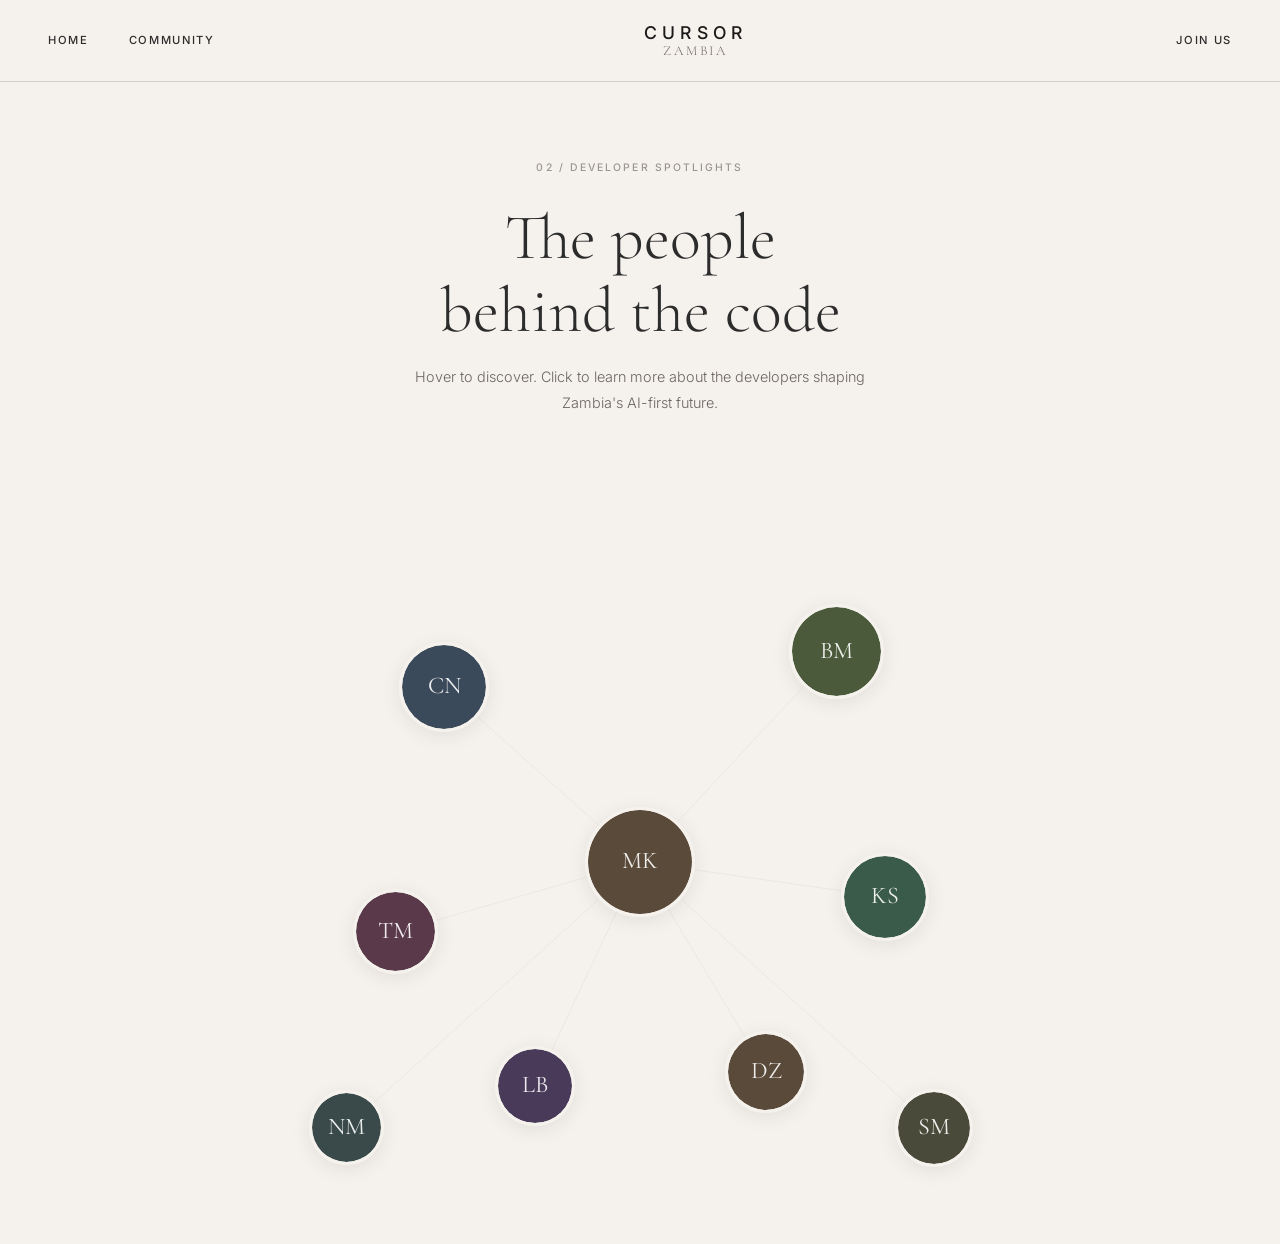
==== developers.html @ 22863d3c "Initial commit: Cursor Zambia community website Made-with: Cursor" ====
<!DOCTYPE html>
<html lang="en">
<head>
  <meta charset="UTF-8">
  <meta name="viewport" content="width=device-width, initial-scale=1.0">
  <title>Developer Spotlights / Cursor Zambia</title>
  <link rel="icon" href="assets/logo.png" type="image/png">
  <link rel="preconnect" href="https://fonts.googleapis.com">
  <link rel="preconnect" href="https://fonts.gstatic.com" crossorigin>
  <link href="https://fonts.googleapis.com/css2?family=Cormorant+Garamond:ital,wght@0,300;0,400;0,500;0,600;1,300;1,400&family=Inter:wght@300;400;500&display=swap" rel="stylesheet">
  <link rel="stylesheet" href="styles.css">
  <style>
    .page-hero {
      padding: 10rem 3rem 4rem;
      text-align: center;
    }
    .page-hero-label {
      font-family: var(--font-sans);
      font-size: 0.65rem;
      font-weight: 500;
      letter-spacing: 0.2em;
      color: var(--color-text-muted);
      margin-bottom: 1.5rem;
    }
    .page-hero-title {
      font-family: var(--font-serif);
      font-size: clamp(2.5rem, 5vw, 4rem);
      font-weight: 300;
      line-height: 1.15;
      margin-bottom: 1rem;
    }
    .page-hero-desc {
      font-size: 0.9rem;
      font-weight: 300;
      color: var(--color-text-light);
      max-width: 500px;
      margin: 0 auto;
      line-height: 1.8;
    }

    /* Mind Map */
    .mindmap {
      position: relative;
      width: 100%;
      min-height: 80vh;
      display: flex;
      align-items: center;
      justify-content: center;
      padding: 2rem;
      overflow: hidden;
    }

    .mindmap-container {
      position: relative;
      width: 700px;
      height: 700px;
    }

    .dev-node {
      position: absolute;
      border-radius: 50%;
      cursor: pointer;
      transition: all 0.5s cubic-bezier(0.25, 0.46, 0.45, 0.94);
      display: flex;
      align-items: center;
      justify-content: center;
      overflow: hidden;
      box-shadow: 0 4px 20px rgba(0,0,0,0.08);
      border: 3px solid var(--color-bg);
    }

    .dev-node .avatar {
      width: 100%;
      height: 100%;
      border-radius: 50%;
      display: flex;
      align-items: center;
      justify-content: center;
      font-family: var(--font-serif);
      font-weight: 400;
      color: rgba(255,255,255,0.9);
      font-size: 1.5rem;
      transition: font-size 0.5s ease;
    }

    .dev-node .name-tag {
      position: absolute;
      bottom: -30px;
      left: 50%;
      transform: translateX(-50%);
      white-space: nowrap;
      font-family: var(--font-sans);
      font-size: 0.65rem;
      font-weight: 500;
      letter-spacing: 0.1em;
      color: var(--color-text-light);
      opacity: 0;
      transition: opacity 0.3s ease;
    }

    .mindmap-container:hover .dev-node {
      opacity: 0.4;
      transform: scale(0.85);
      filter: blur(1px);
    }

    .mindmap-container:hover .dev-node:hover {
      opacity: 1;
      transform: scale(1.6);
      filter: blur(0);
      z-index: 50;
      box-shadow: 0 15px 50px rgba(0,0,0,0.2);
      border-color: var(--color-white);
    }

    .mindmap-container:hover .dev-node:hover .name-tag {
      opacity: 1;
    }

    .mindmap-container:hover .dev-node:hover .avatar {
      font-size: 1.8rem;
    }

    /* Connection lines */
    .mindmap-lines {
      position: absolute;
      top: 0;
      left: 0;
      width: 100%;
      height: 100%;
      pointer-events: none;
    }

    .mindmap-lines line {
      stroke: var(--color-border);
      stroke-width: 1;
      opacity: 0.3;
    }

    /* Bio Overlay */
    .bio-overlay {
      position: fixed;
      inset: 0;
      z-index: 200;
      display: flex;
      align-items: center;
      justify-content: center;
      opacity: 0;
      pointer-events: none;
      transition: opacity 0.4s ease;
    }

    .bio-overlay.active {
      opacity: 1;
      pointer-events: all;
    }

    .bio-backdrop {
      position: absolute;
      inset: 0;
      background: rgba(26, 26, 26, 0.6);
      backdrop-filter: blur(10px);
      -webkit-backdrop-filter: blur(10px);
    }

    .bio-card {
      position: relative;
      background: var(--color-white);
      max-width: 600px;
      width: 90%;
      padding: 3.5rem;
      transform: translateY(30px) scale(0.95);
      transition: transform 0.4s cubic-bezier(0.25, 0.46, 0.45, 0.94);
    }

    .bio-overlay.active .bio-card {
      transform: translateY(0) scale(1);
    }

    .bio-close {
      position: absolute;
      top: 1.5rem;
      right: 1.5rem;
      width: 30px;
      height: 30px;
      background: none;
      border: none;
      cursor: pointer;
      color: var(--color-text-muted);
      font-size: 1.2rem;
      transition: color 0.3s ease;
    }

    .bio-close:hover {
      color: var(--color-text);
    }

    .bio-header {
      display: flex;
      align-items: center;
      gap: 1.5rem;
      margin-bottom: 2rem;
    }

    .bio-avatar {
      width: 80px;
      height: 80px;
      border-radius: 50%;
      display: flex;
      align-items: center;
      justify-content: center;
      font-family: var(--font-serif);
      font-size: 2rem;
      color: rgba(255,255,255,0.9);
      flex-shrink: 0;
    }

    .bio-name {
      font-family: var(--font-serif);
      font-size: 1.8rem;
      font-weight: 400;
      line-height: 1.2;
    }

    .bio-role {
      font-size: 0.7rem;
      font-weight: 500;
      letter-spacing: 0.15em;
      text-transform: uppercase;
      color: var(--color-text-muted);
      margin-top: 0.25rem;
    }

    .bio-text {
      font-size: 0.9rem;
      font-weight: 300;
      line-height: 1.9;
      color: var(--color-text-light);
      margin-bottom: 1.5rem;
    }

    .bio-work-label {
      font-size: 0.65rem;
      font-weight: 500;
      letter-spacing: 0.2em;
      color: var(--color-text-muted);
      margin-bottom: 0.75rem;
    }

    .bio-tags {
      display: flex;
      flex-wrap: wrap;
      gap: 0.5rem;
    }

    .bio-tag {
      font-size: 0.7rem;
      font-weight: 400;
      padding: 0.4rem 1rem;
      border: 1px solid var(--color-border);
      color: var(--color-text-light);
    }

    .bio-links {
      display: flex;
      gap: 1rem;
      margin-top: 1.5rem;
    }

    .bio-link {
      font-size: 0.7rem;
      font-weight: 500;
      letter-spacing: 0.1em;
      color: var(--color-text);
      border-bottom: 1px solid var(--color-border);
      padding-bottom: 2px;
      transition: border-color 0.3s ease;
    }

    .bio-link:hover {
      border-color: var(--color-text);
    }

    /* Responsive */
    @media (max-width: 768px) {
      .mindmap-container {
        width: 350px;
        height: 350px;
      }
      .page-hero {
        padding: 8rem 1.5rem 2rem;
      }
      .bio-card {
        padding: 2rem;
      }
      .bio-name {
        font-size: 1.4rem;
      }
    }
  </style>
</head>
<body>

  <nav class="nav" id="nav">
    <div class="nav-left">
      <a href="index.html" class="nav-link">HOME</a>
      <a href="index.html#community" class="nav-link">COMMUNITY</a>
    </div>
    <a href="index.html" class="nav-logo">
      <span class="logo-text">CURSOR</span>
      <span class="logo-sub">ZAMBIA</span>
    </a>
    <div class="nav-right">
      <a href="index.html#join" class="nav-link">JOIN US</a>
    </div>
  </nav>

  <section class="page-hero">
    <p class="page-hero-label">02 / DEVELOPER SPOTLIGHTS</p>
    <h1 class="page-hero-title">The people<br>behind the code</h1>
    <p class="page-hero-desc">Hover to discover. Click to learn more about the developers shaping Zambia's AI-first future.</p>
  </section>

  <section class="mindmap">
    <div class="mindmap-container" id="mindmapContainer">
      <svg class="mindmap-lines" id="mindmapLines"></svg>
    </div>
  </section>

  <!-- Bio Overlay -->
  <div class="bio-overlay" id="bioOverlay">
    <div class="bio-backdrop" id="bioBackdrop"></div>
    <div class="bio-card">
      <button class="bio-close" id="bioClose">&times;</button>
      <div class="bio-header">
        <div class="bio-avatar" id="bioAvatar"></div>
        <div>
          <h2 class="bio-name" id="bioName"></h2>
          <p class="bio-role" id="bioRole"></p>
        </div>
      </div>
      <p class="bio-text" id="bioText"></p>
      <p class="bio-work-label">SPECIALIZATIONS</p>
      <div class="bio-tags" id="bioTags"></div>
      <div class="bio-links" id="bioLinks"></div>
    </div>
  </div>

  <script>
    const developers = [
      { initials: 'MK', name: 'Mwila Kayombo', role: 'Full-Stack Engineer', color: '#5a4a3a', bio: 'Mwila has been building web applications for over 6 years. An early Cursor adopter, he now leads workshops teaching AI-assisted development to junior developers across Lusaka.', tags: ['React', 'Node.js', 'AI Agents', 'TypeScript'], github: '#', twitter: '#' },
      { initials: 'CN', name: 'Chisomo Njovu', role: 'Frontend Developer', color: '#3a4a5a', bio: 'Chisomo specializes in crafting beautiful, accessible user interfaces. She is passionate about design systems and uses Cursor to accelerate her component-driven workflow.', tags: ['Vue.js', 'Tailwind', 'Design Systems', 'A11y'], github: '#', twitter: '#' },
      { initials: 'BM', name: 'Bwalya Mulenga', role: 'Backend & DevOps', color: '#4a5a3a', bio: 'Bwalya architects scalable backend systems and CI/CD pipelines. He contributes to open-source Cursor extensions and mentors newcomers in cloud infrastructure.', tags: ['Python', 'Docker', 'AWS', 'Cursor Extensions'], github: '#', twitter: '#' },
      { initials: 'TM', name: 'Thandiwe Musonda', role: 'Mobile Developer', color: '#5a3a4a', bio: 'Thandiwe builds cross-platform mobile apps that serve communities across Zambia. She leverages Cursor for rapid prototyping and AI-powered code generation.', tags: ['React Native', 'Flutter', 'Firebase', 'UI/UX'], github: '#', twitter: '#' },
      { initials: 'KS', name: 'Kapembwa Simwanza', role: 'Data Engineer', color: '#3a5a4a', bio: 'Kapembwa transforms raw data into actionable insights. He uses Cursor to write ETL pipelines and explore machine learning models for Zambian agritech startups.', tags: ['Python', 'SQL', 'Machine Learning', 'dbt'], github: '#', twitter: '#' },
      { initials: 'LB', name: 'Lombe Banda', role: 'Creative Technologist', color: '#4a3a5a', bio: 'Lombe sits at the intersection of art and code. She creates interactive web experiences, generative art, and teaches creative coding at community events.', tags: ['Three.js', 'GLSL', 'p5.js', 'Creative Coding'], github: '#', twitter: '#' },
      { initials: 'DZ', name: 'Dalitso Zulu', role: 'Systems Architect', color: '#5a4a3a', bio: 'Dalitso designs distributed systems for fintech products. With 10+ years of experience, he provides architectural guidance to community projects and startups.', tags: ['Go', 'Microservices', 'gRPC', 'System Design'], github: '#', twitter: '#' },
      { initials: 'NM', name: 'Natasha Mwape', role: 'QA & Automation', color: '#3a4a4a', bio: 'Natasha ensures quality at every level. She builds automated testing frameworks with Cursor and advocates for test-driven development in the community.', tags: ['Playwright', 'Cypress', 'Jest', 'CI/CD'], github: '#', twitter: '#' },
      { initials: 'SM', name: 'Sampa Mumba', role: 'Blockchain Developer', color: '#4a4a3a', bio: 'Sampa is pioneering blockchain solutions for supply chain transparency in Zambia. He uses Cursor to rapidly iterate on smart contracts and dApps.', tags: ['Solidity', 'Rust', 'Web3', 'Smart Contracts'], github: '#', twitter: '#' },
    ];

    const positions = [
      { x: 50, y: 50, size: 110 },
      { x: 22, y: 25, size: 90 },
      { x: 78, y: 20, size: 95 },
      { x: 15, y: 60, size: 85 },
      { x: 85, y: 55, size: 88 },
      { x: 35, y: 82, size: 80 },
      { x: 68, y: 80, size: 82 },
      { x: 8, y: 88, size: 75 },
      { x: 92, y: 88, size: 78 },
    ];

    const container = document.getElementById('mindmapContainer');
    const linesEl = document.getElementById('mindmapLines');
    const overlay = document.getElementById('bioOverlay');

    // Create nodes
    developers.forEach((dev, i) => {
      const pos = positions[i];
      const node = document.createElement('div');
      node.className = 'dev-node';
      node.style.width = pos.size + 'px';
      node.style.height = pos.size + 'px';
      node.style.left = `calc(${pos.x}% - ${pos.size / 2}px)`;
      node.style.top = `calc(${pos.y}% - ${pos.size / 2}px)`;

      node.innerHTML = `
        <div class="avatar" style="background:${dev.color}">${dev.initials}</div>
        <span class="name-tag">${dev.name.split(' ')[0]}</span>
      `;

      node.addEventListener('click', () => openBio(dev));
      container.appendChild(node);
    });

    // Draw connection lines
    const centerIdx = 0;
    const cx = positions[centerIdx].x;
    const cy = positions[centerIdx].y;
    positions.forEach((pos, i) => {
      if (i === centerIdx) return;
      const line = document.createElementNS('http://www.w3.org/2000/svg', 'line');
      line.setAttribute('x1', cx + '%');
      line.setAttribute('y1', cy + '%');
      line.setAttribute('x2', pos.x + '%');
      line.setAttribute('y2', pos.y + '%');
      linesEl.appendChild(line);
    });

    function openBio(dev) {
      document.getElementById('bioAvatar').style.background = dev.color;
      document.getElementById('bioAvatar').textContent = dev.initials;
      document.getElementById('bioName').textContent = dev.name;
      document.getElementById('bioRole').textContent = dev.role;
      document.getElementById('bioText').textContent = dev.bio;

      const tagsEl = document.getElementById('bioTags');
      tagsEl.innerHTML = dev.tags.map(t => `<span class="bio-tag">${t}</span>`).join('');

      const linksEl = document.getElementById('bioLinks');
      linksEl.innerHTML = `
        <a href="${dev.github}" class="bio-link">GitHub</a>
        <a href="${dev.twitter}" class="bio-link">X / Twitter</a>
      `;

      overlay.classList.add('active');
    }

    document.getElementById('bioClose').addEventListener('click', () => overlay.classList.remove('active'));
    document.getElementById('bioBackdrop').addEventListener('click', () => overlay.classList.remove('active'));
    document.addEventListener('keydown', (e) => { if (e.key === 'Escape') overlay.classList.remove('active'); });

    document.getElementById('nav').classList.add('scrolled');
  </script>
</body>
</html>
---- styles.css ----
/* =========================================
   CURSOR ZAMBIA  Gallery-Inspired Styles
   ========================================= */

*,
*::before,
*::after {
  margin: 0;
  padding: 0;
  box-sizing: border-box;
}

:root {
  --color-bg: #f5f2ed;
  --color-bg-warm: #ece8e1;
  --color-bg-dark: #1a1a1a;
  --color-text: #2c2c2c;
  --color-text-light: #6b6560;
  --color-text-muted: #9b9590;
  --color-accent: #1a1a1a;
  --color-border: #d4cfc8;
  --color-white: #faf8f5;

  --font-serif: 'Cormorant Garamond', 'Georgia', serif;
  --font-sans: 'Inter', -apple-system, sans-serif;

  --space-xs: 0.5rem;
  --space-sm: 1rem;
  --space-md: 2rem;
  --space-lg: 4rem;
  --space-xl: 8rem;
  --space-2xl: 12rem;
}

html {
  scroll-behavior: smooth;
  font-size: 16px;
}

body {
  font-family: var(--font-sans);
  background: var(--color-bg);
  color: var(--color-text);
  line-height: 1.6;
  overflow-x: hidden;
  -webkit-font-smoothing: antialiased;
  -moz-osx-font-smoothing: grayscale;
}

a {
  color: inherit;
  text-decoration: none;
}

img {
  max-width: 100%;
  display: block;
}

/* =========================================
   NAVIGATION
   ========================================= */

.nav {
  position: fixed;
  top: 0;
  left: 0;
  right: 0;
  z-index: 100;
  display: flex;
  align-items: center;
  justify-content: space-between;
  padding: 1.5rem 3rem;
  background: rgba(245, 242, 237, 0.9);
  backdrop-filter: blur(20px);
  -webkit-backdrop-filter: blur(20px);
  border-bottom: 1px solid transparent;
  transition: border-color 0.4s ease, background 0.4s ease;
}

.nav.scrolled {
  border-bottom-color: var(--color-border);
}

.nav-left,
.nav-right {
  display: flex;
  gap: 2.5rem;
}

.nav-link {
  font-family: var(--font-sans);
  font-size: 0.7rem;
  font-weight: 500;
  letter-spacing: 0.15em;
  color: var(--color-text);
  transition: color 0.3s ease;
  position: relative;
}

.nav-link::after {
  content: '';
  position: absolute;
  bottom: -4px;
  left: 0;
  width: 0;
  height: 1px;
  background: var(--color-text);
  transition: width 0.3s ease;
}

.nav-link:hover::after {
  width: 100%;
}

.nav-logo {
  display: flex;
  flex-direction: column;
  align-items: center;
  line-height: 1;
}

.logo-text {
  font-family: var(--font-sans);
  font-size: 1.1rem;
  font-weight: 500;
  letter-spacing: 0.3em;
  color: var(--color-accent);
}

.logo-sub {
  font-family: var(--font-serif);
  font-size: 0.85rem;
  font-weight: 300;
  letter-spacing: 0.2em;
  color: var(--color-text-light);
  margin-top: 2px;
}

/* =========================================
   HERO
   ========================================= */

.hero {
  min-height: 100vh;
  display: flex;
  align-items: center;
  justify-content: center;
  text-align: center;
  padding: var(--space-xl) var(--space-md);
  position: relative;
}

.hero-inner {
  max-width: 800px;
}

.hero-logo-mark {
  margin-bottom: var(--space-lg);
  opacity: 0;
  transform: translateY(30px);
  animation: fadeUp 1s ease 0.3s forwards;
}

.hero-logo-img {
  width: 120px;
  height: 120px;
  margin: 0 auto;
  border-radius: 20px;
  box-shadow: 0 20px 60px rgba(0, 0, 0, 0.15);
}

.hero-text {
  opacity: 0;
  transform: translateY(30px);
  animation: fadeUp 1s ease 0.6s forwards;
}

.hero-room {
  font-family: var(--font-sans);
  font-size: 0.7rem;
  font-weight: 500;
  letter-spacing: 0.2em;
  color: var(--color-text-muted);
  margin-bottom: var(--space-md);
}

.hero-title {
  font-family: var(--font-serif);
  font-size: clamp(2.5rem, 5vw, 4.5rem);
  font-weight: 300;
  line-height: 1.15;
  color: var(--color-text);
  margin-bottom: var(--space-md);
}

.hero-desc {
  font-family: var(--font-sans);
  font-size: 0.9rem;
  font-weight: 300;
  line-height: 1.8;
  color: var(--color-text-light);
}

@keyframes fadeUp {
  to {
    opacity: 1;
    transform: translateY(0);
  }
}

/* =========================================
   TABS
   ========================================= */

.tabs {
  position: sticky;
  top: 60px;
  z-index: 90;
  background: rgba(245, 242, 237, 0.95);
  backdrop-filter: blur(20px);
  -webkit-backdrop-filter: blur(20px);
  border-bottom: 1px solid var(--color-border);
}

.tabs-inner {
  display: flex;
  justify-content: center;
  gap: 0;
  max-width: 600px;
  margin: 0 auto;
}

.tab {
  font-family: var(--font-sans);
  font-size: 0.7rem;
  font-weight: 500;
  letter-spacing: 0.15em;
  text-transform: uppercase;
  color: var(--color-text-muted);
  background: none;
  border: none;
  padding: 1.2rem 2rem;
  cursor: pointer;
  position: relative;
  transition: color 0.3s ease;
}

.tab::after {
  content: '';
  position: absolute;
  bottom: 0;
  left: 50%;
  transform: translateX(-50%);
  width: 0;
  height: 2px;
  background: var(--color-accent);
  transition: width 0.3s ease;
}

.tab:hover {
  color: var(--color-text);
}

.tab.active {
  color: var(--color-text);
}

.tab.active::after {
  width: 30px;
}

/* =========================================
   SECTION LABEL
   ========================================= */

.section-label {
  display: flex;
  align-items: center;
  gap: 1.5rem;
  padding: 0 3rem;
  margin-bottom: var(--space-lg);
}

.label-line {
  width: 40px;
  height: 1px;
  background: var(--color-border);
}

.label-text {
  font-family: var(--font-sans);
  font-size: 0.65rem;
  font-weight: 500;
  letter-spacing: 0.2em;
  color: var(--color-text-muted);
}

/* =========================================
   GALLERY (Events)
   ========================================= */

.gallery {
  padding: var(--space-xl) 0;
}

.gallery-grid {
  display: grid;
  grid-template-columns: 1.4fr 1fr;
  gap: var(--space-lg);
  padding: 0 3rem;
  align-items: start;
}

.gallery-card {
  opacity: 0;
  transform: translateY(40px);
  transition: opacity 0.8s ease, transform 0.8s ease;
}

.gallery-card.visible {
  opacity: 1;
  transform: translateY(0);
}

.gallery-card--small {
  margin-top: var(--space-xl);
  transition-delay: 0.2s;
}

.gallery-card-img {
  overflow: hidden;
  margin-bottom: var(--space-md);
  position: relative;
}

.card-image {
  width: 100%;
  aspect-ratio: 4/3;
  object-fit: cover;
  transition: transform 0.6s ease;
}

.gallery-card:hover .card-image {
  transform: scale(1.03);
}

.card-placeholder {
  aspect-ratio: 4/3;
  background: linear-gradient(145deg, #d4cfc8 0%, #b8b0a5 50%, #a09888 100%);
  display: flex;
  align-items: center;
  justify-content: center;
  color: rgba(255, 255, 255, 0.5);
  transition: transform 0.6s ease;
}

.gallery-card:hover .card-placeholder {
  transform: scale(1.03);
}

.card-placeholder svg {
  width: 80px;
  height: 80px;
}

.card-placeholder--alt {
  aspect-ratio: 3/4;
  background: linear-gradient(145deg, #2c2c2c 0%, #1a1a1a 50%, #0d0d0d 100%);
  color: rgba(255, 255, 255, 0.3);
}

.card-room {
  font-family: var(--font-sans);
  font-size: 0.65rem;
  font-weight: 500;
  letter-spacing: 0.15em;
  color: var(--color-text-muted);
  margin-bottom: 0.5rem;
}

.card-title {
  font-family: var(--font-serif);
  font-size: 1.6rem;
  font-weight: 400;
  font-style: italic;
  line-height: 1.3;
  margin-bottom: 0.5rem;
}

.card-meta {
  font-family: var(--font-sans);
  font-size: 0.8rem;
  font-weight: 300;
  color: var(--color-text-light);
  line-height: 1.6;
}

/* =========================================
   SHOWCASE (Community)
   ========================================= */

.showcase {
  padding: var(--space-xl) 0;
  background: var(--color-white);
}

.showcase-grid {
  display: grid;
  grid-template-columns: 1fr 1fr;
  gap: 0;
  padding: 0 3rem;
}

.showcase-item {
  display: flex;
  gap: 2rem;
  padding: var(--space-lg);
  border: 1px solid var(--color-border);
  margin: -0.5px;
  opacity: 0;
  transform: translateY(30px);
  transition: opacity 0.8s ease, transform 0.8s ease, background 0.4s ease;
}

.showcase-item.visible {
  opacity: 1;
  transform: translateY(0);
}

.showcase-item:hover {
  background: var(--color-bg);
}

.showcase-number {
  font-family: var(--font-serif);
  font-size: 3rem;
  font-weight: 300;
  color: var(--color-border);
  line-height: 1;
  flex-shrink: 0;
}

.showcase-title {
  font-family: var(--font-serif);
  font-size: 1.5rem;
  font-weight: 400;
  margin-bottom: 0.75rem;
  line-height: 1.3;
}

.showcase-desc {
  font-size: 0.85rem;
  font-weight: 300;
  color: var(--color-text-light);
  line-height: 1.7;
}

a.showcase-item {
  text-decoration: none;
  cursor: pointer;
}

.showcase-arrow {
  font-family: var(--font-serif);
  font-size: 1.5rem;
  color: var(--color-border);
  align-self: center;
  margin-left: auto;
  flex-shrink: 0;
  transition: color 0.3s ease, transform 0.3s ease;
}

.showcase-item:hover .showcase-arrow {
  color: var(--color-text);
  transform: translateX(5px);
}

/* =========================================
   STATS
   ========================================= */

.stats {
  padding: var(--space-xl) 3rem;
  background: var(--color-bg-dark);
  color: var(--color-white);
}

.stats-inner {
  display: flex;
  align-items: center;
  justify-content: center;
  gap: 4rem;
  max-width: 900px;
  margin: 0 auto;
}

.stat {
  text-align: center;
  opacity: 0;
  transform: translateY(20px);
  transition: opacity 0.8s ease, transform 0.8s ease;
}

.stat.visible {
  opacity: 1;
  transform: translateY(0);
}

.stat-number {
  font-family: var(--font-serif);
  font-size: clamp(2.5rem, 4vw, 4rem);
  font-weight: 300;
  display: block;
  line-height: 1;
  margin-bottom: 0.5rem;
}

.stat-label {
  font-size: 0.65rem;
  letter-spacing: 0.15em;
  text-transform: uppercase;
  opacity: 0.6;
}

.stat-divider {
  width: 1px;
  height: 50px;
  background: rgba(255, 255, 255, 0.15);
}

/* =========================================
   ABOUT
   ========================================= */

.about {
  padding: var(--space-2xl) 3rem;
}

.about-inner {
  display: grid;
  grid-template-columns: 1fr 1fr;
  gap: var(--space-xl);
  max-width: 1100px;
  margin: 0 auto;
  align-items: start;
}

.about-left,
.about-right {
  opacity: 0;
  transform: translateY(40px);
  transition: opacity 0.8s ease, transform 0.8s ease;
}

.about-left.visible,
.about-right.visible {
  opacity: 1;
  transform: translateY(0);
}

.about-right {
  transition-delay: 0.2s;
}

.about-label {
  font-size: 0.65rem;
  font-weight: 500;
  letter-spacing: 0.2em;
  color: var(--color-text-muted);
  margin-bottom: var(--space-md);
}

.about-heading {
  font-family: var(--font-serif);
  font-size: clamp(2.5rem, 5vw, 4rem);
  font-weight: 300;
  line-height: 1.15;
}

.about-text {
  font-size: 0.9rem;
  font-weight: 300;
  line-height: 1.9;
  color: var(--color-text-light);
  margin-bottom: 1.5rem;
}

.about-cta {
  display: inline-block;
  font-size: 0.75rem;
  font-weight: 500;
  letter-spacing: 0.15em;
  text-transform: uppercase;
  color: var(--color-text);
  border-bottom: 1px solid var(--color-text);
  padding-bottom: 4px;
  transition: color 0.3s ease, border-color 0.3s ease;
  margin-top: var(--space-sm);
}

.about-cta:hover {
  color: var(--color-text-light);
  border-color: var(--color-text-light);
}

/* =========================================
   JOIN
   ========================================= */

.join {
  padding: var(--space-2xl) 3rem;
  text-align: center;
  background: var(--color-white);
}

.join-inner {
  max-width: 600px;
  margin: 0 auto;
  opacity: 0;
  transform: translateY(40px);
  transition: opacity 0.8s ease, transform 0.8s ease;
}

.join-inner.visible {
  opacity: 1;
  transform: translateY(0);
}

.join-label {
  font-size: 0.65rem;
  font-weight: 500;
  letter-spacing: 0.2em;
  color: var(--color-text-muted);
  margin-bottom: var(--space-md);
}

.join-heading {
  font-family: var(--font-serif);
  font-size: clamp(2.5rem, 5vw, 4rem);
  font-weight: 300;
  line-height: 1.15;
  margin-bottom: var(--space-md);
}

.join-desc {
  font-size: 0.9rem;
  font-weight: 300;
  line-height: 1.9;
  color: var(--color-text-light);
  margin-bottom: var(--space-lg);
}

.join-actions {
  display: flex;
  gap: 1rem;
  justify-content: center;
  flex-wrap: wrap;
}

.btn {
  display: inline-flex;
  align-items: center;
  justify-content: center;
  padding: 1rem 2.5rem;
  font-family: var(--font-sans);
  font-size: 0.7rem;
  font-weight: 500;
  letter-spacing: 0.15em;
  text-transform: uppercase;
  transition: all 0.3s ease;
  cursor: pointer;
  border: none;
}

.btn-primary {
  background: var(--color-accent);
  color: var(--color-white);
}

.btn-primary:hover {
  background: #333;
}

.btn-outline {
  background: transparent;
  color: var(--color-text);
  border: 1px solid var(--color-border);
}

.btn-outline:hover {
  border-color: var(--color-text);
}

/* =========================================
   FOOTER
   ========================================= */

.footer {
  padding: var(--space-lg) 3rem;
  border-top: 1px solid var(--color-border);
}

.footer-inner {
  display: flex;
  align-items: center;
  justify-content: space-between;
}

.footer-logo {
  font-family: var(--font-sans);
  font-size: 0.75rem;
  font-weight: 500;
  letter-spacing: 0.2em;
}

.footer-copy {
  font-size: 0.7rem;
  color: var(--color-text-muted);
  margin-top: 0.25rem;
}

.footer-links {
  display: flex;
  gap: 2rem;
}

.footer-links a {
  font-size: 0.7rem;
  letter-spacing: 0.1em;
  color: var(--color-text-light);
  transition: color 0.3s ease;
}

.footer-links a:hover {
  color: var(--color-text);
}

.footer-social {
  display: flex;
  gap: 1.5rem;
}

.footer-social a {
  color: var(--color-text-light);
  transition: color 0.3s ease;
}

.footer-social a:hover {
  color: var(--color-text);
}

/* =========================================
   ANIMATIONS & UTILITIES
   ========================================= */

[data-animate] {
  will-change: opacity, transform;
}

/* =========================================
   RESPONSIVE
   ========================================= */

@media (max-width: 1024px) {
  .gallery-grid {
    grid-template-columns: 1fr 1fr;
    gap: var(--space-md);
  }

  .gallery-card--small {
    margin-top: var(--space-md);
  }
}

@media (max-width: 768px) {
  .nav {
    padding: 1rem 1.5rem;
  }

  .nav-left {
    display: none;
  }

  .nav-right {
    display: none;
  }

  .tab {
    padding: 1rem 1.2rem;
    font-size: 0.6rem;
  }

  .hero {
    padding: var(--space-xl) 1.5rem;
  }

  .hero-title {
    font-size: 2.2rem;
  }

  .hero-desc br {
    display: none;
  }

  .section-label {
    padding: 0 1.5rem;
  }

  .gallery-grid {
    grid-template-columns: 1fr;
    padding: 0 1.5rem;
  }

  .gallery-card--small {
    margin-top: 0;
  }

  .timeline {
    padding: var(--space-lg) 1.5rem var(--space-sm);
  }

  .showcase-grid {
    grid-template-columns: 1fr;
    padding: 0 1.5rem;
  }

  .stats {
    padding: var(--space-lg) 1.5rem;
  }

  .stats-inner {
    flex-direction: column;
    gap: 2rem;
  }

  .stat-divider {
    width: 40px;
    height: 1px;
  }

  .about {
    padding: var(--space-xl) 1.5rem;
  }

  .about-inner {
    grid-template-columns: 1fr;
    gap: var(--space-md);
  }

  .join {
    padding: var(--space-xl) 1.5rem;
  }

  .join-actions {
    flex-direction: column;
    align-items: center;
  }

  .footer {
    padding: var(--space-md) 1.5rem;
  }

  .footer-inner {
    flex-direction: column;
    gap: 1.5rem;
    text-align: center;
  }

  .footer-links {
    gap: 1.5rem;
  }
}

@media (max-width: 480px) {
  .hero-logo-img {
    width: 90px;
    height: 90px;
  }

  .hero-title {
    font-size: 1.8rem;
  }

  .card-title {
    font-size: 1.3rem;
  }

  .showcase-item {
    padding: var(--space-md);
    gap: 1rem;
  }

  .showcase-number {
    font-size: 2rem;
  }

  .timeline-year {
    font-size: 2.5rem;
  }
}
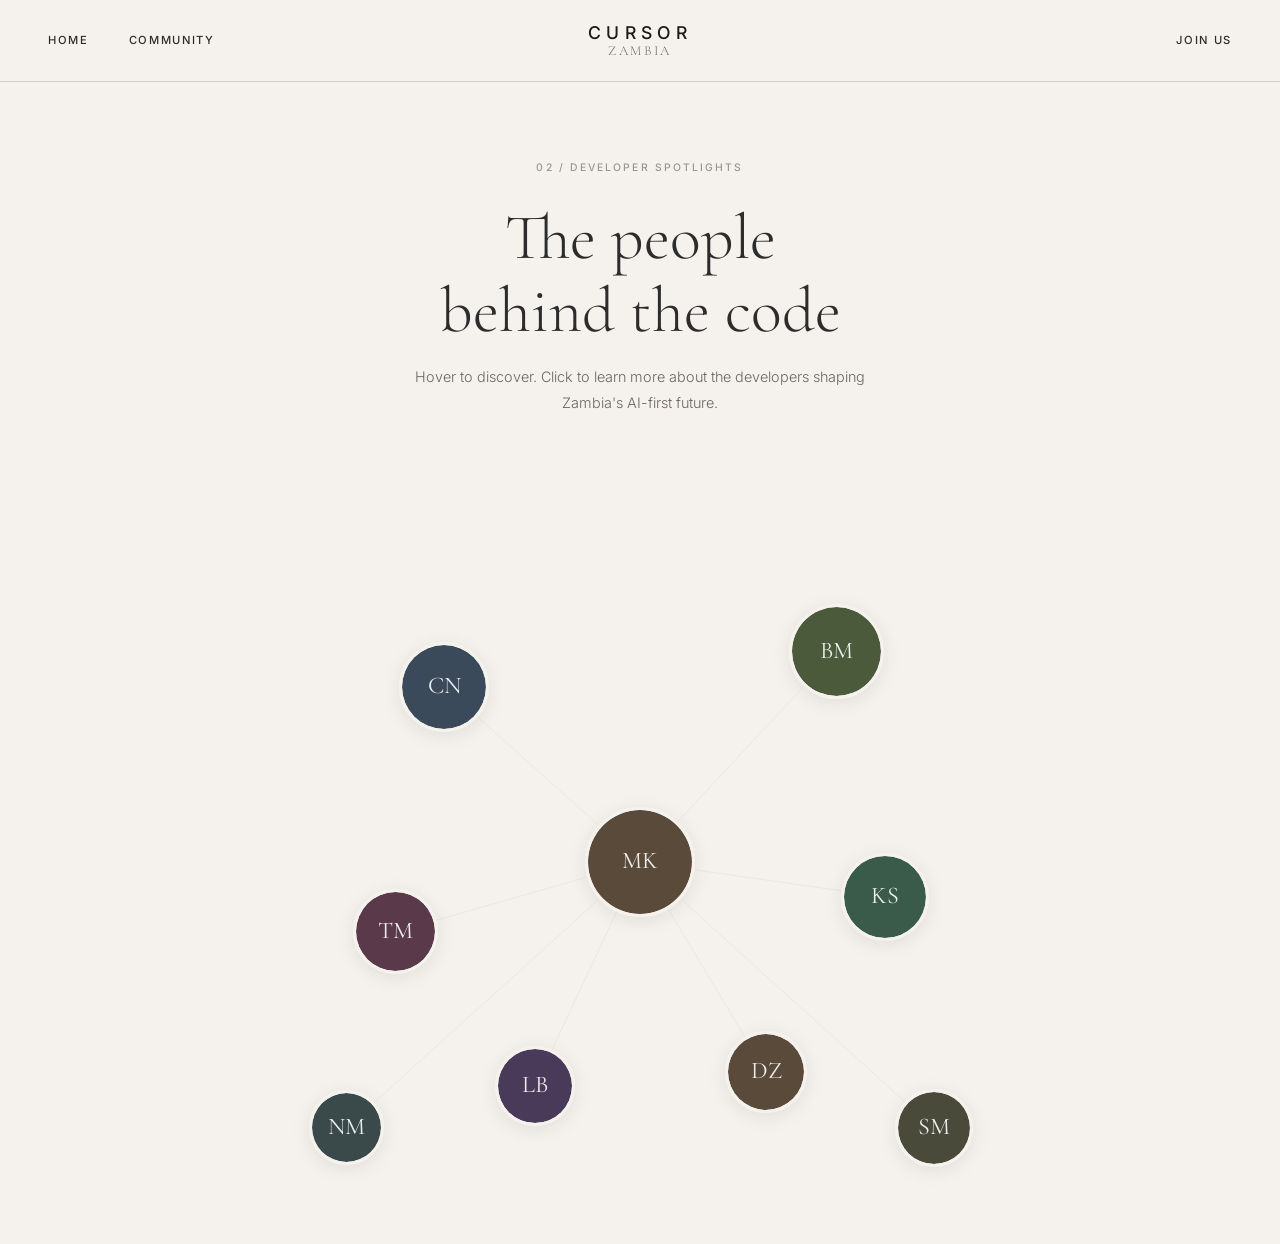
==== commit 8f23fd5b: "Add Cursor Hackathon Zambia event + recap page, new mentors, resource attribution Co-authored-by: Cu" ====
--- a/developers.html
+++ b/developers.html
@@ -311,7 +311,7 @@
       <span class="logo-sub">ZAMBIA</span>
     </a>
     <div class="nav-right">
-      <a href="index.html#join" class="nav-link">JOIN US</a>
+      <a href="https://chat.whatsapp.com/I1UkLFpUMJj791DA07cmBk" target="_blank" rel="noopener noreferrer" class="nav-link">JOIN US</a>
     </div>
   </nav>
 
--- a/styles.css
+++ b/styles.css
@@ -67,9 +67,9 @@
   left: 0;
   right: 0;
   z-index: 100;
-  display: flex;
-  align-items: center;
-  justify-content: space-between;
+  display: grid;
+  grid-template-columns: 1fr auto 1fr;
+  align-items: center;
   padding: 1.5rem 3rem;
   background: rgba(245, 242, 237, 0.9);
   backdrop-filter: blur(20px);
@@ -86,6 +86,10 @@
 .nav-right {
   display: flex;
   gap: 2.5rem;
+}
+
+.nav-right {
+  justify-content: flex-end;
 }
 
 .nav-link {
@@ -117,6 +121,7 @@
   display: flex;
   flex-direction: column;
   align-items: center;
+  justify-self: center;
   line-height: 1;
 }
 
@@ -306,7 +311,7 @@
 
 .gallery-grid {
   display: grid;
-  grid-template-columns: 1.4fr 1fr;
+  grid-template-columns: 1fr 1fr;
   gap: var(--space-lg);
   padding: 0 3rem;
   align-items: start;
@@ -324,7 +329,7 @@
 }
 
 .gallery-card--small {
-  margin-top: var(--space-xl);
+  margin-top: 0;
   transition-delay: 0.2s;
 }
 
@@ -345,6 +350,12 @@
   transform: scale(1.03);
 }
 
+.card-image--logo {
+  background: #111;
+  object-fit: contain;
+  padding: 2.5rem;
+}
+
 .card-placeholder {
   aspect-ratio: 4/3;
   background: linear-gradient(145deg, #d4cfc8 0%, #b8b0a5 50%, #a09888 100%);
@@ -365,9 +376,207 @@
 }
 
 .card-placeholder--alt {
-  aspect-ratio: 3/4;
-  background: linear-gradient(145deg, #2c2c2c 0%, #1a1a1a 50%, #0d0d0d 100%);
-  color: rgba(255, 255, 255, 0.3);
+  aspect-ratio: 4/3;
+  width: 100%;
+  background: linear-gradient(145deg, #1e1e1e 0%, #111 100%);
+  display: flex;
+  align-items: center;
+  justify-content: center;
+  transition: transform 0.6s ease;
+}
+
+.gallery-card:hover .card-placeholder--alt {
+  transform: scale(1.03);
+}
+
+.card-placeholder--alt img {
+  width: 130px;
+  height: 130px;
+  object-fit: contain;
+  opacity: 0.85;
+  border-radius: 18px;
+}
+
+.gallery-card {
+  cursor: pointer;
+}
+
+/* Event detail overlay */
+.event-overlay {
+  position: fixed;
+  inset: 0;
+  z-index: 200;
+  display: flex;
+  align-items: center;
+  justify-content: center;
+  opacity: 0;
+  pointer-events: none;
+  transition: opacity 0.4s ease;
+}
+
+.event-overlay.active {
+  opacity: 1;
+  pointer-events: all;
+}
+
+.event-backdrop {
+  position: absolute;
+  inset: 0;
+  background: rgba(26, 26, 26, 0.65);
+  backdrop-filter: blur(12px);
+  -webkit-backdrop-filter: blur(12px);
+}
+
+.event-card {
+  position: relative;
+  background: var(--color-white);
+  max-width: 680px;
+  width: 92%;
+  display: grid;
+  grid-template-columns: 1fr 1fr;
+  overflow: hidden;
+  transform: translateY(30px) scale(0.97);
+  transition: transform 0.4s cubic-bezier(0.25, 0.46, 0.45, 0.94);
+}
+
+.event-overlay.active .event-card {
+  transform: translateY(0) scale(1);
+}
+
+.event-card-img {
+  min-height: 320px;
+  overflow: hidden;
+  position: relative;
+}
+
+.event-card-img img {
+  width: 100%;
+  height: 100%;
+  object-fit: cover;
+}
+
+.event-card-logo {
+  width: 100%;
+  height: 100%;
+  background: #1a1a1a;
+  display: flex;
+  align-items: center;
+  justify-content: center;
+  min-height: 320px;
+}
+
+.event-card-logo img {
+  width: 120px;
+  height: 120px;
+  object-fit: contain;
+  opacity: 0.9;
+}
+
+.event-card-body {
+  padding: 2.5rem;
+  display: flex;
+  flex-direction: column;
+  justify-content: space-between;
+}
+
+.event-card-close {
+  position: absolute;
+  top: 1rem;
+  right: 1rem;
+  background: rgba(255,255,255,0.15);
+  border: none;
+  color: white;
+  font-size: 1.1rem;
+  width: 32px;
+  height: 32px;
+  display: flex;
+  align-items: center;
+  justify-content: center;
+  cursor: pointer;
+  border-radius: 50%;
+  transition: background 0.3s ease;
+  z-index: 2;
+}
+
+.event-card-close:hover {
+  background: rgba(255,255,255,0.3);
+}
+
+.event-label {
+  font-size: 0.6rem;
+  font-weight: 500;
+  letter-spacing: 0.2em;
+  color: var(--color-text-muted);
+  margin-bottom: 0.75rem;
+}
+
+.event-title {
+  font-family: var(--font-serif);
+  font-size: 1.6rem;
+  font-weight: 400;
+  line-height: 1.25;
+  margin-bottom: 1rem;
+}
+
+.event-desc {
+  font-size: 0.82rem;
+  font-weight: 300;
+  line-height: 1.8;
+  color: var(--color-text-light);
+  flex: 1;
+  margin-bottom: 1.5rem;
+}
+
+.event-details {
+  display: flex;
+  flex-direction: column;
+  gap: 0.4rem;
+  margin-bottom: 1.5rem;
+}
+
+.event-detail-row {
+  display: flex;
+  align-items: center;
+  gap: 0.6rem;
+  font-size: 0.72rem;
+  color: var(--color-text-muted);
+}
+
+.event-detail-row svg {
+  width: 13px;
+  height: 13px;
+  flex-shrink: 0;
+}
+
+.event-cta {
+  display: inline-flex;
+  padding: 0.85rem 1.8rem;
+  background: var(--color-accent);
+  color: var(--color-white);
+  font-size: 0.65rem;
+  font-weight: 500;
+  letter-spacing: 0.15em;
+  text-transform: uppercase;
+  text-decoration: none;
+  transition: background 0.3s ease;
+  align-self: flex-start;
+}
+
+.event-cta:hover { background: #333; }
+
+@media (max-width: 600px) {
+  .event-card {
+    grid-template-columns: 1fr;
+  }
+  .event-card-logo {
+    min-height: 180px;
+  }
+  .event-card-img {
+    min-height: 180px;
+  }
+  .event-card-body {
+    padding: 1.5rem;
+  }
 }
 
 .card-room {
@@ -769,7 +978,7 @@
   }
 
   .gallery-card--small {
-    margin-top: var(--space-md);
+    margin-top: 0;
   }
 }
 
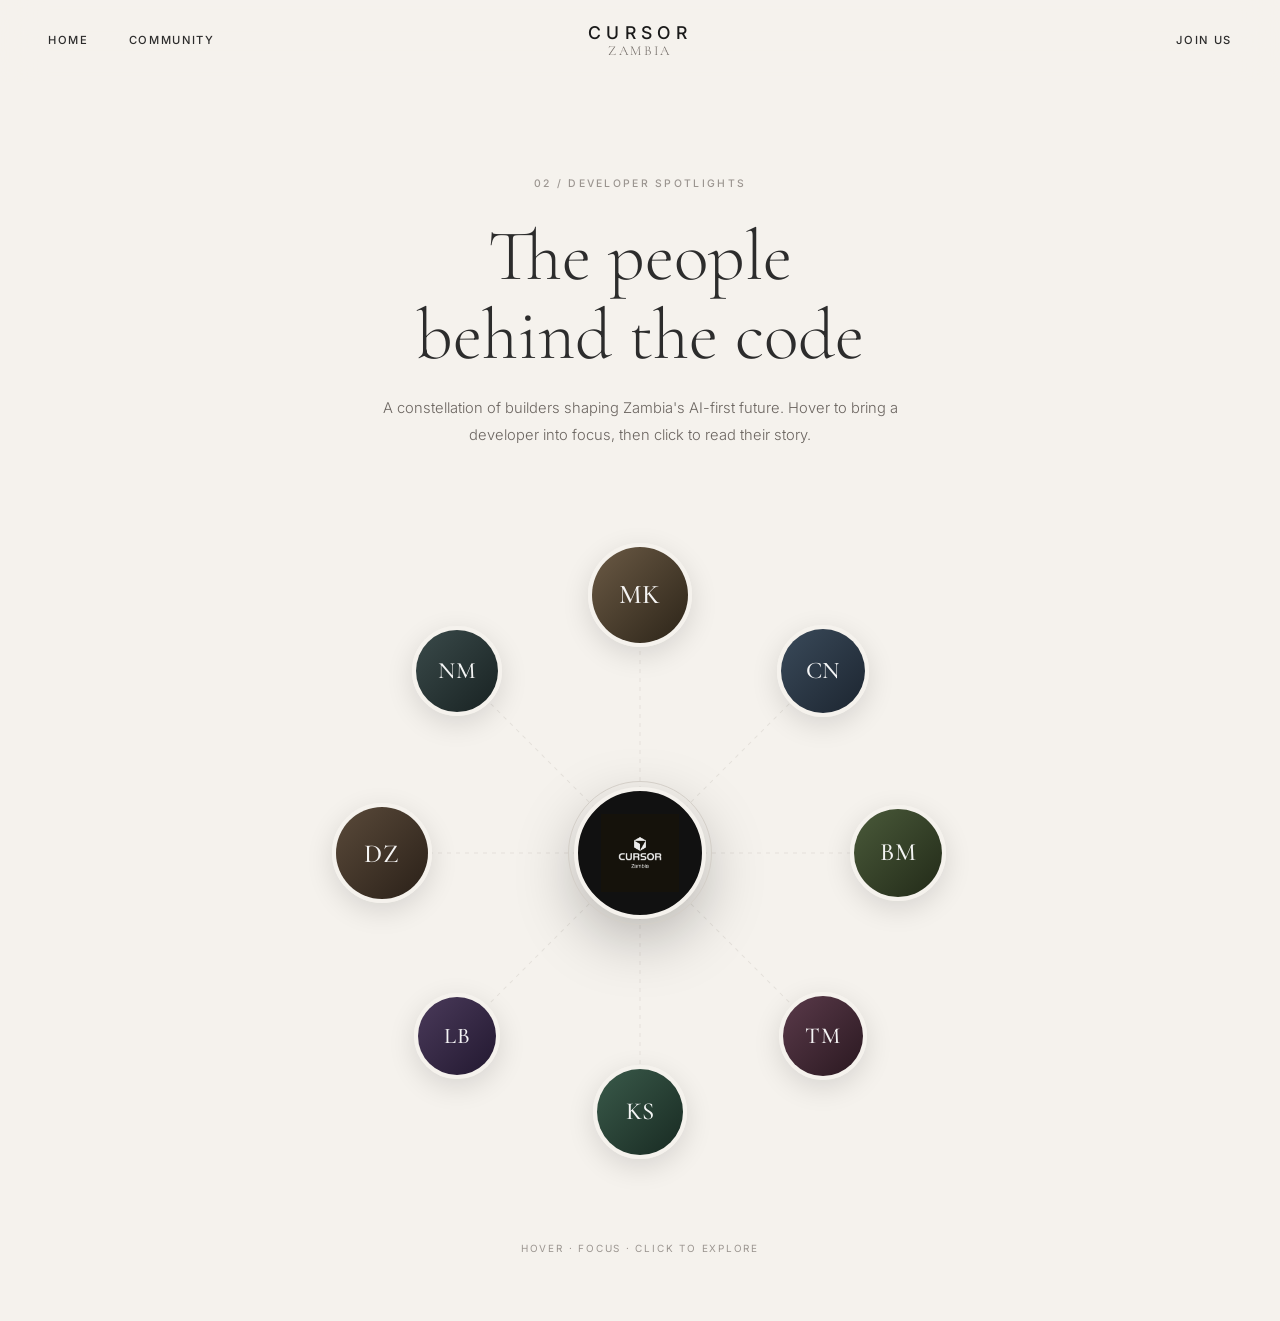
==== commit 3edb915a: "Polish site UI/UX: hackathon gallery, mobile nav, hero refinements, rebuilt developers constellation" ====
--- a/developers.html
+++ b/developers.html
@@ -11,64 +11,115 @@
   <link rel="stylesheet" href="styles.css">
   <style>
     .page-hero {
-      padding: 10rem 3rem 4rem;
+      padding: 11rem 3rem 2rem;
       text-align: center;
+      position: relative;
     }
     .page-hero-label {
       font-family: var(--font-sans);
       font-size: 0.65rem;
       font-weight: 500;
-      letter-spacing: 0.2em;
+      letter-spacing: 0.22em;
       color: var(--color-text-muted);
       margin-bottom: 1.5rem;
     }
     .page-hero-title {
       font-family: var(--font-serif);
-      font-size: clamp(2.5rem, 5vw, 4rem);
+      font-size: clamp(2.5rem, 6vw, 4.5rem);
       font-weight: 300;
-      line-height: 1.15;
-      margin-bottom: 1rem;
+      line-height: 1.1;
+      margin-bottom: 1.25rem;
     }
     .page-hero-desc {
-      font-size: 0.9rem;
+      font-size: 0.92rem;
       font-weight: 300;
       color: var(--color-text-light);
-      max-width: 500px;
+      max-width: 520px;
       margin: 0 auto;
-      line-height: 1.8;
-    }
-
-    /* Mind Map */
-    .mindmap {
+      line-height: 1.85;
+    }
+
+    /* ===== Constellation (desktop) ===== */
+    .constellation {
       position: relative;
+      display: flex;
+      align-items: center;
+      justify-content: center;
+      padding: 2rem 1rem 5rem;
+    }
+    .constellation-stage {
+      position: relative;
+      width: 680px;
+      height: 680px;
+      max-width: 92vw;
+    }
+    .constellation-lines {
+      position: absolute;
+      inset: 0;
       width: 100%;
-      min-height: 80vh;
-      display: flex;
-      align-items: center;
-      justify-content: center;
-      padding: 2rem;
-      overflow: hidden;
-    }
-
-    .mindmap-container {
-      position: relative;
-      width: 700px;
-      height: 700px;
-    }
+      height: 100%;
+      pointer-events: none;
+      overflow: visible;
+    }
+    .constellation-lines line {
+      stroke: var(--color-border);
+      stroke-width: 1;
+      vector-effect: non-scaling-stroke;
+      opacity: 0.5;
+      stroke-dasharray: 4 5;
+      animation: dashDrift 22s linear infinite;
+    }
+    @keyframes dashDrift {
+      to { stroke-dashoffset: -200; }
+    }
+
+    .hub {
+      position: absolute;
+      left: 50%;
+      top: 50%;
+      transform: translate(-50%, -50%);
+      width: 132px;
+      height: 132px;
+      border-radius: 50%;
+      background: #111;
+      display: flex;
+      align-items: center;
+      justify-content: center;
+      box-shadow: 0 20px 60px rgba(0,0,0,0.25);
+      z-index: 5;
+      border: 4px solid var(--color-bg);
+    }
+    .hub::after {
+      content: '';
+      position: absolute;
+      inset: -10px;
+      border-radius: 50%;
+      border: 1px solid var(--color-border);
+      animation: pulseRing 3.5s ease-out infinite;
+    }
+    @keyframes pulseRing {
+      0% { transform: scale(1); opacity: 0.7; }
+      100% { transform: scale(1.35); opacity: 0; }
+    }
+    .hub img { width: 78px; height: 78px; object-fit: contain; }
 
     .dev-node {
       position: absolute;
       border-radius: 50%;
       cursor: pointer;
-      transition: all 0.5s cubic-bezier(0.25, 0.46, 0.45, 0.94);
-      display: flex;
-      align-items: center;
-      justify-content: center;
-      overflow: hidden;
-      box-shadow: 0 4px 20px rgba(0,0,0,0.08);
-      border: 3px solid var(--color-bg);
-    }
-
+      display: flex;
+      align-items: center;
+      justify-content: center;
+      overflow: visible;
+      border: 4px solid var(--color-bg);
+      box-shadow: 0 8px 28px rgba(0,0,0,0.12);
+      transition: transform 0.55s cubic-bezier(0.25,0.46,0.45,0.94), opacity 0.45s ease, filter 0.45s ease, box-shadow 0.45s ease;
+      animation: floatNode 7s ease-in-out infinite;
+    }
+    @keyframes floatNode {
+      0%, 100% { translate: 0 0; }
+      50% { translate: 0 -10px; }
+    }
     .dev-node .avatar {
       width: 100%;
       height: 100%;
@@ -77,67 +128,93 @@
       align-items: center;
       justify-content: center;
       font-family: var(--font-serif);
-      font-weight: 400;
-      color: rgba(255,255,255,0.9);
-      font-size: 1.5rem;
-      transition: font-size 0.5s ease;
-    }
-
+      font-weight: 500;
+      color: rgba(255,255,255,0.95);
+      letter-spacing: 0.02em;
+    }
     .dev-node .name-tag {
       position: absolute;
-      bottom: -30px;
+      bottom: -34px;
       left: 50%;
       transform: translateX(-50%);
       white-space: nowrap;
+      text-align: center;
       font-family: var(--font-sans);
-      font-size: 0.65rem;
+      font-size: 0.62rem;
       font-weight: 500;
-      letter-spacing: 0.1em;
-      color: var(--color-text-light);
+      letter-spacing: 0.08em;
+      color: var(--color-text);
       opacity: 0;
       transition: opacity 0.3s ease;
     }
-
-    .mindmap-container:hover .dev-node {
-      opacity: 0.4;
-      transform: scale(0.85);
-      filter: blur(1px);
-    }
-
-    .mindmap-container:hover .dev-node:hover {
+    .dev-node .name-tag small {
+      display: block;
+      font-weight: 400;
+      color: var(--color-text-muted);
+      letter-spacing: 0.05em;
+      margin-top: 2px;
+    }
+
+    .constellation-stage:hover .dev-node {
+      opacity: 0.32;
+      transform: scale(0.9);
+      filter: saturate(0.6);
+      animation-play-state: paused;
+    }
+    .constellation-stage:hover .dev-node:hover {
       opacity: 1;
-      transform: scale(1.6);
-      filter: blur(0);
-      z-index: 50;
-      box-shadow: 0 15px 50px rgba(0,0,0,0.2);
+      transform: scale(1.35);
+      filter: saturate(1);
+      z-index: 20;
+      box-shadow: 0 22px 60px rgba(0,0,0,0.28);
       border-color: var(--color-white);
     }
-
-    .mindmap-container:hover .dev-node:hover .name-tag {
-      opacity: 1;
-    }
-
-    .mindmap-container:hover .dev-node:hover .avatar {
-      font-size: 1.8rem;
-    }
-
-    /* Connection lines */
-    .mindmap-lines {
-      position: absolute;
-      top: 0;
-      left: 0;
-      width: 100%;
-      height: 100%;
-      pointer-events: none;
-    }
-
-    .mindmap-lines line {
-      stroke: var(--color-border);
-      stroke-width: 1;
-      opacity: 0.3;
-    }
-
-    /* Bio Overlay */
+    .constellation-stage:hover .dev-node:hover .name-tag { opacity: 1; }
+
+    .hint {
+      text-align: center;
+      font-size: 0.62rem;
+      letter-spacing: 0.18em;
+      text-transform: uppercase;
+      color: var(--color-text-muted);
+      margin-top: -2rem;
+      padding-bottom: 4rem;
+    }
+
+    /* ===== Card grid (mobile/tablet) ===== */
+    .dev-grid {
+      display: none;
+      grid-template-columns: repeat(auto-fill, minmax(150px, 1fr));
+      gap: 1px;
+      background: var(--color-border);
+      border: 1px solid var(--color-border);
+      max-width: 720px;
+      margin: 1rem auto 5rem;
+    }
+    .dev-grid-card {
+      background: var(--color-white);
+      padding: 1.75rem 1.25rem;
+      text-align: center;
+      cursor: pointer;
+      transition: background 0.3s ease;
+    }
+    .dev-grid-card:hover { background: var(--color-bg); }
+    .dev-grid-card .avatar {
+      width: 64px;
+      height: 64px;
+      border-radius: 50%;
+      margin: 0 auto 1rem;
+      display: flex;
+      align-items: center;
+      justify-content: center;
+      font-family: var(--font-serif);
+      font-size: 1.4rem;
+      color: rgba(255,255,255,0.95);
+    }
+    .dev-grid-card .gc-name { font-family: var(--font-serif); font-size: 1.1rem; }
+    .dev-grid-card .gc-role { font-size: 0.6rem; letter-spacing: 0.12em; text-transform: uppercase; color: var(--color-text-muted); margin-top: 0.3rem; }
+
+    /* ===== Bio modal ===== */
     .bio-overlay {
       position: fixed;
       inset: 0;
@@ -148,160 +225,90 @@
       opacity: 0;
       pointer-events: none;
       transition: opacity 0.4s ease;
-    }
-
-    .bio-overlay.active {
-      opacity: 1;
-      pointer-events: all;
-    }
-
+      padding: 1.5rem;
+    }
+    .bio-overlay.active { opacity: 1; pointer-events: all; }
     .bio-backdrop {
       position: absolute;
       inset: 0;
-      background: rgba(26, 26, 26, 0.6);
+      background: rgba(26,26,26,0.6);
       backdrop-filter: blur(10px);
       -webkit-backdrop-filter: blur(10px);
     }
-
     .bio-card {
       position: relative;
       background: var(--color-white);
-      max-width: 600px;
-      width: 90%;
-      padding: 3.5rem;
-      transform: translateY(30px) scale(0.95);
-      transition: transform 0.4s cubic-bezier(0.25, 0.46, 0.45, 0.94);
-    }
-
-    .bio-overlay.active .bio-card {
-      transform: translateY(0) scale(1);
-    }
-
+      max-width: 560px;
+      width: 100%;
+      padding: 3rem;
+      transform: translateY(30px) scale(0.96);
+      transition: transform 0.45s cubic-bezier(0.25,0.46,0.45,0.94);
+      box-shadow: 0 40px 90px rgba(0,0,0,0.3);
+      max-height: 88vh;
+      overflow-y: auto;
+    }
+    .bio-overlay.active .bio-card { transform: translateY(0) scale(1); }
     .bio-close {
       position: absolute;
-      top: 1.5rem;
-      right: 1.5rem;
-      width: 30px;
-      height: 30px;
-      background: none;
-      border: none;
-      cursor: pointer;
+      top: 1.25rem;
+      right: 1.25rem;
+      width: 32px; height: 32px;
+      background: none; border: none; cursor: pointer;
       color: var(--color-text-muted);
-      font-size: 1.2rem;
+      font-size: 1.3rem;
       transition: color 0.3s ease;
     }
-
-    .bio-close:hover {
-      color: var(--color-text);
-    }
-
-    .bio-header {
-      display: flex;
-      align-items: center;
-      gap: 1.5rem;
-      margin-bottom: 2rem;
-    }
-
+    .bio-close:hover { color: var(--color-text); }
+    .bio-header { display: flex; align-items: center; gap: 1.5rem; margin-bottom: 1.75rem; }
     .bio-avatar {
-      width: 80px;
-      height: 80px;
-      border-radius: 50%;
-      display: flex;
-      align-items: center;
-      justify-content: center;
+      width: 84px; height: 84px;
+      border-radius: 50%;
+      display: flex; align-items: center; justify-content: center;
       font-family: var(--font-serif);
       font-size: 2rem;
-      color: rgba(255,255,255,0.9);
+      color: rgba(255,255,255,0.95);
       flex-shrink: 0;
-    }
-
-    .bio-name {
-      font-family: var(--font-serif);
-      font-size: 1.8rem;
-      font-weight: 400;
-      line-height: 1.2;
-    }
-
-    .bio-role {
-      font-size: 0.7rem;
-      font-weight: 500;
-      letter-spacing: 0.15em;
-      text-transform: uppercase;
-      color: var(--color-text-muted);
-      margin-top: 0.25rem;
-    }
-
-    .bio-text {
-      font-size: 0.9rem;
-      font-weight: 300;
-      line-height: 1.9;
-      color: var(--color-text-light);
-      margin-bottom: 1.5rem;
-    }
-
-    .bio-work-label {
-      font-size: 0.65rem;
-      font-weight: 500;
-      letter-spacing: 0.2em;
-      color: var(--color-text-muted);
-      margin-bottom: 0.75rem;
-    }
-
-    .bio-tags {
-      display: flex;
-      flex-wrap: wrap;
-      gap: 0.5rem;
-    }
-
-    .bio-tag {
-      font-size: 0.7rem;
-      font-weight: 400;
-      padding: 0.4rem 1rem;
+      box-shadow: 0 10px 30px rgba(0,0,0,0.15);
+    }
+    .bio-name { font-family: var(--font-serif); font-size: 1.9rem; font-weight: 400; line-height: 1.15; }
+    .bio-role { font-size: 0.68rem; font-weight: 500; letter-spacing: 0.15em; text-transform: uppercase; color: var(--color-text-muted); margin-top: 0.35rem; }
+    .bio-location { font-size: 0.72rem; color: var(--color-text-light); margin-top: 0.4rem; display: flex; align-items: center; gap: 0.35rem; }
+    .bio-location svg { width: 12px; height: 12px; }
+
+    .bio-stats {
+      display: grid;
+      grid-template-columns: repeat(3, 1fr);
+      gap: 1px;
+      background: var(--color-border);
       border: 1px solid var(--color-border);
-      color: var(--color-text-light);
-    }
-
-    .bio-links {
-      display: flex;
-      gap: 1rem;
-      margin-top: 1.5rem;
-    }
-
-    .bio-link {
-      font-size: 0.7rem;
-      font-weight: 500;
-      letter-spacing: 0.1em;
-      color: var(--color-text);
-      border-bottom: 1px solid var(--color-border);
-      padding-bottom: 2px;
-      transition: border-color 0.3s ease;
-    }
-
-    .bio-link:hover {
-      border-color: var(--color-text);
-    }
-
-    /* Responsive */
-    @media (max-width: 768px) {
-      .mindmap-container {
-        width: 350px;
-        height: 350px;
-      }
-      .page-hero {
-        padding: 8rem 1.5rem 2rem;
-      }
-      .bio-card {
-        padding: 2rem;
-      }
-      .bio-name {
-        font-size: 1.4rem;
-      }
+      margin-bottom: 1.75rem;
+    }
+    .bio-stat { background: var(--color-white); padding: 1rem 0.5rem; text-align: center; }
+    .bio-stat-num { font-family: var(--font-serif); font-size: 1.6rem; font-weight: 400; line-height: 1; }
+    .bio-stat-label { font-size: 0.55rem; letter-spacing: 0.12em; text-transform: uppercase; color: var(--color-text-muted); margin-top: 0.4rem; }
+
+    .bio-text { font-size: 0.9rem; font-weight: 300; line-height: 1.9; color: var(--color-text-light); margin-bottom: 1.75rem; }
+    .bio-work-label { font-size: 0.62rem; font-weight: 500; letter-spacing: 0.2em; color: var(--color-text-muted); margin-bottom: 0.75rem; }
+    .bio-tags { display: flex; flex-wrap: wrap; gap: 0.5rem; }
+    .bio-tag { font-size: 0.68rem; padding: 0.4rem 1rem; border: 1px solid var(--color-border); color: var(--color-text-light); }
+    .bio-links { display: flex; gap: 1.25rem; margin-top: 1.75rem; }
+    .bio-link { font-size: 0.68rem; font-weight: 500; letter-spacing: 0.1em; color: var(--color-text); border-bottom: 1px solid var(--color-border); padding-bottom: 2px; transition: border-color 0.3s ease; }
+    .bio-link:hover { border-color: var(--color-text); }
+
+    @media (max-width: 760px) {
+      .constellation, .hint { display: none; }
+      .dev-grid { display: grid; }
+      .page-hero { padding: 8rem 1.5rem 1rem; }
+      .bio-card { padding: 2rem; }
+      .bio-name { font-size: 1.5rem; }
+      .bio-header { gap: 1rem; }
+      .bio-avatar { width: 68px; height: 68px; font-size: 1.6rem; }
     }
   </style>
 </head>
 <body>
 
-  <nav class="nav" id="nav">
+  <nav class="nav scrolled" id="nav">
     <div class="nav-left">
       <a href="index.html" class="nav-link">HOME</a>
       <a href="index.html#community" class="nav-link">COMMUNITY</a>
@@ -318,26 +325,41 @@
   <section class="page-hero">
     <p class="page-hero-label">02 / DEVELOPER SPOTLIGHTS</p>
     <h1 class="page-hero-title">The people<br>behind the code</h1>
-    <p class="page-hero-desc">Hover to discover. Click to learn more about the developers shaping Zambia's AI-first future.</p>
+    <p class="page-hero-desc">A constellation of builders shaping Zambia's AI-first future. Hover to bring a developer into focus, then click to read their story.</p>
   </section>
 
-  <section class="mindmap">
-    <div class="mindmap-container" id="mindmapContainer">
-      <svg class="mindmap-lines" id="mindmapLines"></svg>
+  <section class="constellation">
+    <div class="constellation-stage" id="stage">
+      <svg class="constellation-lines" id="lines" viewBox="0 0 100 100" preserveAspectRatio="none"></svg>
+      <div class="hub" aria-hidden="true">
+        <img src="assets/logo.png" alt="Cursor Zambia">
+      </div>
     </div>
   </section>
-
-  <!-- Bio Overlay -->
+  <p class="hint">Hover &middot; Focus &middot; Click to explore</p>
+
+  <div class="dev-grid" id="devGrid"></div>
+
+  <!-- Bio Modal -->
   <div class="bio-overlay" id="bioOverlay">
     <div class="bio-backdrop" id="bioBackdrop"></div>
     <div class="bio-card">
-      <button class="bio-close" id="bioClose">&times;</button>
+      <button class="bio-close" id="bioClose" aria-label="Close">&times;</button>
       <div class="bio-header">
         <div class="bio-avatar" id="bioAvatar"></div>
         <div>
           <h2 class="bio-name" id="bioName"></h2>
           <p class="bio-role" id="bioRole"></p>
+          <p class="bio-location">
+            <svg viewBox="0 0 24 24" fill="none" stroke="currentColor" stroke-width="1.5"><path d="M12 2C8.13 2 5 5.13 5 9c0 5.25 7 13 7 13s7-7.75 7-13c0-3.87-3.13-7-7-7z"/><circle cx="12" cy="9" r="2.5"/></svg>
+            <span id="bioLocation"></span>
+          </p>
         </div>
+      </div>
+      <div class="bio-stats">
+        <div class="bio-stat"><div class="bio-stat-num" id="bioYears"></div><div class="bio-stat-label">Years</div></div>
+        <div class="bio-stat"><div class="bio-stat-num" id="bioProjects"></div><div class="bio-stat-label">Projects</div></div>
+        <div class="bio-stat"><div class="bio-stat-num" id="bioShipped"></div><div class="bio-stat-label">Built w/ Cursor</div></div>
       </div>
       <p class="bio-text" id="bioText"></p>
       <p class="bio-work-label">SPECIALIZATIONS</p>
@@ -348,90 +370,97 @@
 
   <script>
     const developers = [
-      { initials: 'MK', name: 'Mwila Kayombo', role: 'Full-Stack Engineer', color: '#5a4a3a', bio: 'Mwila has been building web applications for over 6 years. An early Cursor adopter, he now leads workshops teaching AI-assisted development to junior developers across Lusaka.', tags: ['React', 'Node.js', 'AI Agents', 'TypeScript'], github: '#', twitter: '#' },
-      { initials: 'CN', name: 'Chisomo Njovu', role: 'Frontend Developer', color: '#3a4a5a', bio: 'Chisomo specializes in crafting beautiful, accessible user interfaces. She is passionate about design systems and uses Cursor to accelerate her component-driven workflow.', tags: ['Vue.js', 'Tailwind', 'Design Systems', 'A11y'], github: '#', twitter: '#' },
-      { initials: 'BM', name: 'Bwalya Mulenga', role: 'Backend & DevOps', color: '#4a5a3a', bio: 'Bwalya architects scalable backend systems and CI/CD pipelines. He contributes to open-source Cursor extensions and mentors newcomers in cloud infrastructure.', tags: ['Python', 'Docker', 'AWS', 'Cursor Extensions'], github: '#', twitter: '#' },
-      { initials: 'TM', name: 'Thandiwe Musonda', role: 'Mobile Developer', color: '#5a3a4a', bio: 'Thandiwe builds cross-platform mobile apps that serve communities across Zambia. She leverages Cursor for rapid prototyping and AI-powered code generation.', tags: ['React Native', 'Flutter', 'Firebase', 'UI/UX'], github: '#', twitter: '#' },
-      { initials: 'KS', name: 'Kapembwa Simwanza', role: 'Data Engineer', color: '#3a5a4a', bio: 'Kapembwa transforms raw data into actionable insights. He uses Cursor to write ETL pipelines and explore machine learning models for Zambian agritech startups.', tags: ['Python', 'SQL', 'Machine Learning', 'dbt'], github: '#', twitter: '#' },
-      { initials: 'LB', name: 'Lombe Banda', role: 'Creative Technologist', color: '#4a3a5a', bio: 'Lombe sits at the intersection of art and code. She creates interactive web experiences, generative art, and teaches creative coding at community events.', tags: ['Three.js', 'GLSL', 'p5.js', 'Creative Coding'], github: '#', twitter: '#' },
-      { initials: 'DZ', name: 'Dalitso Zulu', role: 'Systems Architect', color: '#5a4a3a', bio: 'Dalitso designs distributed systems for fintech products. With 10+ years of experience, he provides architectural guidance to community projects and startups.', tags: ['Go', 'Microservices', 'gRPC', 'System Design'], github: '#', twitter: '#' },
-      { initials: 'NM', name: 'Natasha Mwape', role: 'QA & Automation', color: '#3a4a4a', bio: 'Natasha ensures quality at every level. She builds automated testing frameworks with Cursor and advocates for test-driven development in the community.', tags: ['Playwright', 'Cypress', 'Jest', 'CI/CD'], github: '#', twitter: '#' },
-      { initials: 'SM', name: 'Sampa Mumba', role: 'Blockchain Developer', color: '#4a4a3a', bio: 'Sampa is pioneering blockchain solutions for supply chain transparency in Zambia. He uses Cursor to rapidly iterate on smart contracts and dApps.', tags: ['Solidity', 'Rust', 'Web3', 'Smart Contracts'], github: '#', twitter: '#' },
+      { initials: 'MK', name: 'Mwila Kayombo', role: 'Full-Stack Engineer', location: 'Lusaka', grad: ['#6b5a45','#2c2418'], years: 6, projects: 24, shipped: 18, bio: 'Mwila has been building web applications for over six years. An early Cursor adopter, he now leads workshops teaching AI-assisted development to junior developers across Lusaka.', tags: ['React', 'Node.js', 'AI Agents', 'TypeScript'], github: '#', twitter: '#' },
+      { initials: 'CN', name: 'Chisomo Njovu', role: 'Frontend Developer', location: 'Lusaka', grad: ['#3a4a5a','#1c2530'], years: 4, projects: 19, shipped: 15, bio: 'Chisomo specializes in crafting beautiful, accessible user interfaces. She is passionate about design systems and uses Cursor to accelerate her component-driven workflow.', tags: ['Vue.js', 'Tailwind', 'Design Systems', 'A11y'], github: '#', twitter: '#' },
+      { initials: 'BM', name: 'Bwalya Mulenga', role: 'Backend & DevOps', location: 'Ndola', grad: ['#4a5a3a','#222a18'], years: 5, projects: 21, shipped: 16, bio: 'Bwalya architects scalable backend systems and CI/CD pipelines. He contributes to open-source Cursor extensions and mentors newcomers in cloud infrastructure.', tags: ['Python', 'Docker', 'AWS', 'Extensions'], github: '#', twitter: '#' },
+      { initials: 'TM', name: 'Thandiwe Musonda', role: 'Mobile Developer', location: 'Lusaka', grad: ['#5a3a4a','#2a1820'], years: 4, projects: 17, shipped: 14, bio: 'Thandiwe builds cross-platform mobile apps that serve communities across Zambia. She leverages Cursor for rapid prototyping and AI-powered code generation.', tags: ['React Native', 'Flutter', 'Firebase', 'UI/UX'], github: '#', twitter: '#' },
+      { initials: 'KS', name: 'Kapembwa Simwanza', role: 'Data Engineer', location: 'Kitwe', grad: ['#3a5a4a','#182a22'], years: 5, projects: 15, shipped: 12, bio: 'Kapembwa transforms raw data into actionable insights. He uses Cursor to write ETL pipelines and explore machine learning models for Zambian agritech startups.', tags: ['Python', 'SQL', 'Machine Learning', 'dbt'], github: '#', twitter: '#' },
+      { initials: 'LB', name: 'Lombe Banda', role: 'Creative Technologist', location: 'Lusaka', grad: ['#4a3a5a','#221830'], years: 3, projects: 13, shipped: 11, bio: 'Lombe sits at the intersection of art and code. She creates interactive web experiences, generative art, and teaches creative coding at community events.', tags: ['Three.js', 'GLSL', 'p5.js', 'Creative Coding'], github: '#', twitter: '#' },
+      { initials: 'DZ', name: 'Dalitso Zulu', role: 'Systems Architect', location: 'Lusaka', grad: ['#5a4a3a','#2a2018'], years: 10, projects: 32, shipped: 20, bio: 'Dalitso designs distributed systems for fintech products. With over a decade of experience, he provides architectural guidance to community projects and startups.', tags: ['Go', 'Microservices', 'gRPC', 'System Design'], github: '#', twitter: '#' },
+      { initials: 'NM', name: 'Natasha Mwape', role: 'QA & Automation', location: 'Livingstone', grad: ['#3a4a4a','#182222'], years: 4, projects: 16, shipped: 13, bio: 'Natasha ensures quality at every level. She builds automated testing frameworks with Cursor and advocates for test-driven development in the community.', tags: ['Playwright', 'Cypress', 'Jest', 'CI/CD'], github: '#', twitter: '#' },
     ];
 
-    const positions = [
-      { x: 50, y: 50, size: 110 },
-      { x: 22, y: 25, size: 90 },
-      { x: 78, y: 20, size: 95 },
-      { x: 15, y: 60, size: 85 },
-      { x: 85, y: 55, size: 88 },
-      { x: 35, y: 82, size: 80 },
-      { x: 68, y: 80, size: 82 },
-      { x: 8, y: 88, size: 75 },
-      { x: 92, y: 88, size: 78 },
-    ];
-
-    const container = document.getElementById('mindmapContainer');
-    const linesEl = document.getElementById('mindmapLines');
+    // Even radial layout around the hub
+    const stage = document.getElementById('stage');
+    const lines = document.getElementById('lines');
     const overlay = document.getElementById('bioOverlay');
-
-    // Create nodes
+    const grid = document.getElementById('devGrid');
+
+    const count = developers.length;
+    const radius = 38; // percent
+    const sizes = [104, 92, 96, 88, 94, 86, 100, 90];
+
     developers.forEach((dev, i) => {
-      const pos = positions[i];
+      const angle = (-90 + (360 / count) * i) * (Math.PI / 180);
+      const xp = 50 + radius * Math.cos(angle);
+      const yp = 50 + radius * Math.sin(angle);
+      const size = sizes[i % sizes.length];
+
+      // connection line
+      const line = document.createElementNS('http://www.w3.org/2000/svg', 'line');
+      line.setAttribute('x1', 50);
+      line.setAttribute('y1', 50);
+      line.setAttribute('x2', xp);
+      line.setAttribute('y2', yp);
+      lines.appendChild(line);
+
+      // node
       const node = document.createElement('div');
       node.className = 'dev-node';
-      node.style.width = pos.size + 'px';
-      node.style.height = pos.size + 'px';
-      node.style.left = `calc(${pos.x}% - ${pos.size / 2}px)`;
-      node.style.top = `calc(${pos.y}% - ${pos.size / 2}px)`;
-
+      node.style.width = size + 'px';
+      node.style.height = size + 'px';
+      node.style.left = `calc(${xp}% - ${size / 2}px)`;
+      node.style.top = `calc(${yp}% - ${size / 2}px)`;
+      node.style.animationDelay = (i * 0.6) + 's';
+      node.style.fontSize = (size * 0.26) + 'px';
       node.innerHTML = `
-        <div class="avatar" style="background:${dev.color}">${dev.initials}</div>
-        <span class="name-tag">${dev.name.split(' ')[0]}</span>
+        <div class="avatar" style="background:linear-gradient(135deg, ${dev.grad[0]}, ${dev.grad[1]})">${dev.initials}</div>
+        <span class="name-tag">${dev.name.split(' ')[0]}<small>${dev.role}</small></span>
       `;
-
       node.addEventListener('click', () => openBio(dev));
-      container.appendChild(node);
+      stage.appendChild(node);
+
+      // grid card (mobile)
+      const card = document.createElement('div');
+      card.className = 'dev-grid-card';
+      card.innerHTML = `
+        <div class="avatar" style="background:linear-gradient(135deg, ${dev.grad[0]}, ${dev.grad[1]})">${dev.initials}</div>
+        <div class="gc-name">${dev.name.split(' ')[0]}</div>
+        <div class="gc-role">${dev.role}</div>
+      `;
+      card.addEventListener('click', () => openBio(dev));
+      grid.appendChild(card);
     });
 
-    // Draw connection lines
-    const centerIdx = 0;
-    const cx = positions[centerIdx].x;
-    const cy = positions[centerIdx].y;
-    positions.forEach((pos, i) => {
-      if (i === centerIdx) return;
-      const line = document.createElementNS('http://www.w3.org/2000/svg', 'line');
-      line.setAttribute('x1', cx + '%');
-      line.setAttribute('y1', cy + '%');
-      line.setAttribute('x2', pos.x + '%');
-      line.setAttribute('y2', pos.y + '%');
-      linesEl.appendChild(line);
-    });
-
     function openBio(dev) {
-      document.getElementById('bioAvatar').style.background = dev.color;
-      document.getElementById('bioAvatar').textContent = dev.initials;
+      const av = document.getElementById('bioAvatar');
+      av.style.background = `linear-gradient(135deg, ${dev.grad[0]}, ${dev.grad[1]})`;
+      av.textContent = dev.initials;
       document.getElementById('bioName').textContent = dev.name;
       document.getElementById('bioRole').textContent = dev.role;
+      document.getElementById('bioLocation').textContent = dev.location + ', Zambia';
+      document.getElementById('bioYears').textContent = dev.years + '+';
+      document.getElementById('bioProjects').textContent = dev.projects;
+      document.getElementById('bioShipped').textContent = dev.shipped;
       document.getElementById('bioText').textContent = dev.bio;
-
-      const tagsEl = document.getElementById('bioTags');
-      tagsEl.innerHTML = dev.tags.map(t => `<span class="bio-tag">${t}</span>`).join('');
-
-      const linksEl = document.getElementById('bioLinks');
-      linksEl.innerHTML = `
+      document.getElementById('bioTags').innerHTML = dev.tags.map(t => `<span class="bio-tag">${t}</span>`).join('');
+      document.getElementById('bioLinks').innerHTML = `
         <a href="${dev.github}" class="bio-link">GitHub</a>
         <a href="${dev.twitter}" class="bio-link">X / Twitter</a>
       `;
-
       overlay.classList.add('active');
-    }
-
-    document.getElementById('bioClose').addEventListener('click', () => overlay.classList.remove('active'));
-    document.getElementById('bioBackdrop').addEventListener('click', () => overlay.classList.remove('active'));
-    document.addEventListener('keydown', (e) => { if (e.key === 'Escape') overlay.classList.remove('active'); });
-
-    document.getElementById('nav').classList.add('scrolled');
+      document.body.style.overflow = 'hidden';
+    }
+
+    function closeBio() {
+      overlay.classList.remove('active');
+      document.body.style.overflow = '';
+    }
+
+    document.getElementById('bioClose').addEventListener('click', closeBio);
+    document.getElementById('bioBackdrop').addEventListener('click', closeBio);
+    document.addEventListener('keydown', (e) => { if (e.key === 'Escape') closeBio(); });
   </script>
+  <script src="main.js"></script>
 </body>
 </html>
--- a/styles.css
+++ b/styles.css
@@ -154,10 +154,23 @@
   text-align: center;
   padding: var(--space-xl) var(--space-md);
   position: relative;
+  overflow: hidden;
+}
+
+.hero::before {
+  content: '';
+  position: absolute;
+  inset: 0;
+  background:
+    radial-gradient(ellipse 60% 50% at 50% 0%, rgba(255, 255, 255, 0.7), transparent 70%),
+    radial-gradient(ellipse 80% 60% at 50% 110%, rgba(212, 207, 200, 0.45), transparent 70%);
+  pointer-events: none;
 }
 
 .hero-inner {
-  max-width: 800px;
+  max-width: 820px;
+  position: relative;
+  z-index: 1;
 }
 
 .hero-logo-mark {
@@ -171,8 +184,58 @@
   width: 120px;
   height: 120px;
   margin: 0 auto;
-  border-radius: 20px;
-  box-shadow: 0 20px 60px rgba(0, 0, 0, 0.15);
+  border-radius: 24px;
+  box-shadow: 0 24px 70px rgba(0, 0, 0, 0.18);
+  transition: transform 0.5s cubic-bezier(0.25, 0.46, 0.45, 0.94);
+}
+
+.hero-logo-img:hover {
+  transform: translateY(-6px) scale(1.03);
+}
+
+.hero-scroll-cue {
+  position: absolute;
+  bottom: 2.5rem;
+  left: 50%;
+  transform: translateX(-50%);
+  display: flex;
+  flex-direction: column;
+  align-items: center;
+  gap: 0.6rem;
+  opacity: 0;
+  animation: fadeUp 1s ease 1.4s forwards;
+  z-index: 1;
+}
+
+.hero-scroll-cue span {
+  font-size: 0.58rem;
+  letter-spacing: 0.25em;
+  text-transform: uppercase;
+  color: var(--color-text-muted);
+}
+
+.hero-scroll-cue .scroll-track {
+  width: 1px;
+  height: 42px;
+  background: var(--color-border);
+  position: relative;
+  overflow: hidden;
+}
+
+.hero-scroll-cue .scroll-track::after {
+  content: '';
+  position: absolute;
+  top: 0;
+  left: 0;
+  width: 100%;
+  height: 50%;
+  background: var(--color-text);
+  animation: scrollPulse 2s ease-in-out infinite;
+}
+
+@keyframes scrollPulse {
+  0% { transform: translateY(-100%); }
+  100% { transform: translateY(200%); }
 }
 
 .hero-text {
@@ -960,8 +1023,158 @@
 }
 
 /* =========================================
+   MOBILE NAV (hamburger + drawer)
+   ========================================= */
+
+.nav-toggle {
+  display: none;
+  flex-direction: column;
+  justify-content: center;
+  gap: 5px;
+  width: 30px;
+  height: 30px;
+  background: none;
+  border: none;
+  cursor: pointer;
+  padding: 0;
+  justify-self: end;
+  z-index: 120;
+}
+
+.nav-toggle span {
+  display: block;
+  width: 24px;
+  height: 1.5px;
+  background: var(--color-text);
+  transition: transform 0.35s ease, opacity 0.35s ease;
+}
+
+.nav-toggle.open span:nth-child(1) { transform: translateY(6.5px) rotate(45deg); }
+.nav-toggle.open span:nth-child(2) { opacity: 0; }
+.nav-toggle.open span:nth-child(3) { transform: translateY(-6.5px) rotate(-45deg); }
+
+.mobile-drawer {
+  position: fixed;
+  inset: 0;
+  z-index: 110;
+  background: rgba(245, 242, 237, 0.98);
+  backdrop-filter: blur(24px);
+  -webkit-backdrop-filter: blur(24px);
+  display: flex;
+  flex-direction: column;
+  align-items: center;
+  justify-content: center;
+  gap: 2rem;
+  opacity: 0;
+  pointer-events: none;
+  transition: opacity 0.4s ease;
+}
+
+.mobile-drawer.open {
+  opacity: 1;
+  pointer-events: all;
+}
+
+.mobile-drawer a {
+  font-family: var(--font-serif);
+  font-size: 1.8rem;
+  font-weight: 300;
+  color: var(--color-text);
+  letter-spacing: 0.02em;
+  opacity: 0;
+  transform: translateY(12px);
+  transition: opacity 0.4s ease, transform 0.4s ease, color 0.3s ease;
+}
+
+.mobile-drawer.open a {
+  opacity: 1;
+  transform: translateY(0);
+}
+
+.mobile-drawer a:nth-child(1) { transition-delay: 0.08s; }
+.mobile-drawer a:nth-child(2) { transition-delay: 0.14s; }
+.mobile-drawer a:nth-child(3) { transition-delay: 0.20s; }
+.mobile-drawer a:nth-child(4) { transition-delay: 0.26s; }
+.mobile-drawer a:nth-child(5) { transition-delay: 0.32s; }
+
+.mobile-drawer a:hover { color: var(--color-text-light); }
+
+/* =========================================
+   GLOBAL POLISH
+   ========================================= */
+
+.gallery-card-img {
+  box-shadow: 0 8px 30px rgba(0, 0, 0, 0.06);
+  transition: box-shadow 0.5s ease;
+}
+
+.gallery-card:hover .gallery-card-img {
+  box-shadow: 0 24px 60px rgba(0, 0, 0, 0.16);
+}
+
+.gallery-card-img::after {
+  content: '';
+  position: absolute;
+  inset: 0;
+  background: linear-gradient(to top, rgba(0, 0, 0, 0.12), transparent 45%);
+  opacity: 0;
+  transition: opacity 0.5s ease;
+  pointer-events: none;
+}
+
+.gallery-card:hover .gallery-card-img::after {
+  opacity: 1;
+}
+
+.btn,
+.event-cta,
+.about-cta {
+  position: relative;
+}
+
+.btn-primary:hover,
+.event-cta:hover {
+  transform: translateY(-2px);
+  box-shadow: 0 12px 28px rgba(0, 0, 0, 0.18);
+}
+
+.btn-outline:hover {
+  transform: translateY(-2px);
+}
+
+/* Accessible focus states */
+a:focus-visible,
+button:focus-visible,
+.btn:focus-visible {
+  outline: 2px solid var(--color-text);
+  outline-offset: 3px;
+  border-radius: 2px;
+}
+
+/* Section heading shared helper */
+.stats { position: relative; }
+
+.stat-number {
+  background: linear-gradient(180deg, #ffffff 0%, #cfc9c0 100%);
+  -webkit-background-clip: text;
+  background-clip: text;
+  -webkit-text-fill-color: transparent;
+}
+
+/* =========================================
    ANIMATIONS & UTILITIES
    ========================================= */
+
+@media (prefers-reduced-motion: reduce) {
+  *,
+  *::before,
+  *::after {
+    animation-duration: 0.01ms !important;
+    animation-iteration-count: 1 !important;
+    transition-duration: 0.01ms !important;
+    scroll-behavior: auto !important;
+  }
+}
 
 [data-animate] {
   will-change: opacity, transform;
@@ -985,6 +1198,7 @@
 @media (max-width: 768px) {
   .nav {
     padding: 1rem 1.5rem;
+    grid-template-columns: 1fr auto 1fr;
   }
 
   .nav-left {
@@ -994,6 +1208,17 @@
   .nav-right {
     display: none;
   }
+
+  .nav-toggle {
+    display: flex;
+    position: absolute;
+    right: 1.5rem;
+    top: 50%;
+    transform: translateY(-50%);
+  }
+
+  .nav-toggle.open span:nth-child(1) { transform: translateY(6.5px) rotate(45deg); }
+  .nav-toggle.open span:nth-child(3) { transform: translateY(-6.5px) rotate(-45deg); }
 
   .tab {
     padding: 1rem 1.2rem;
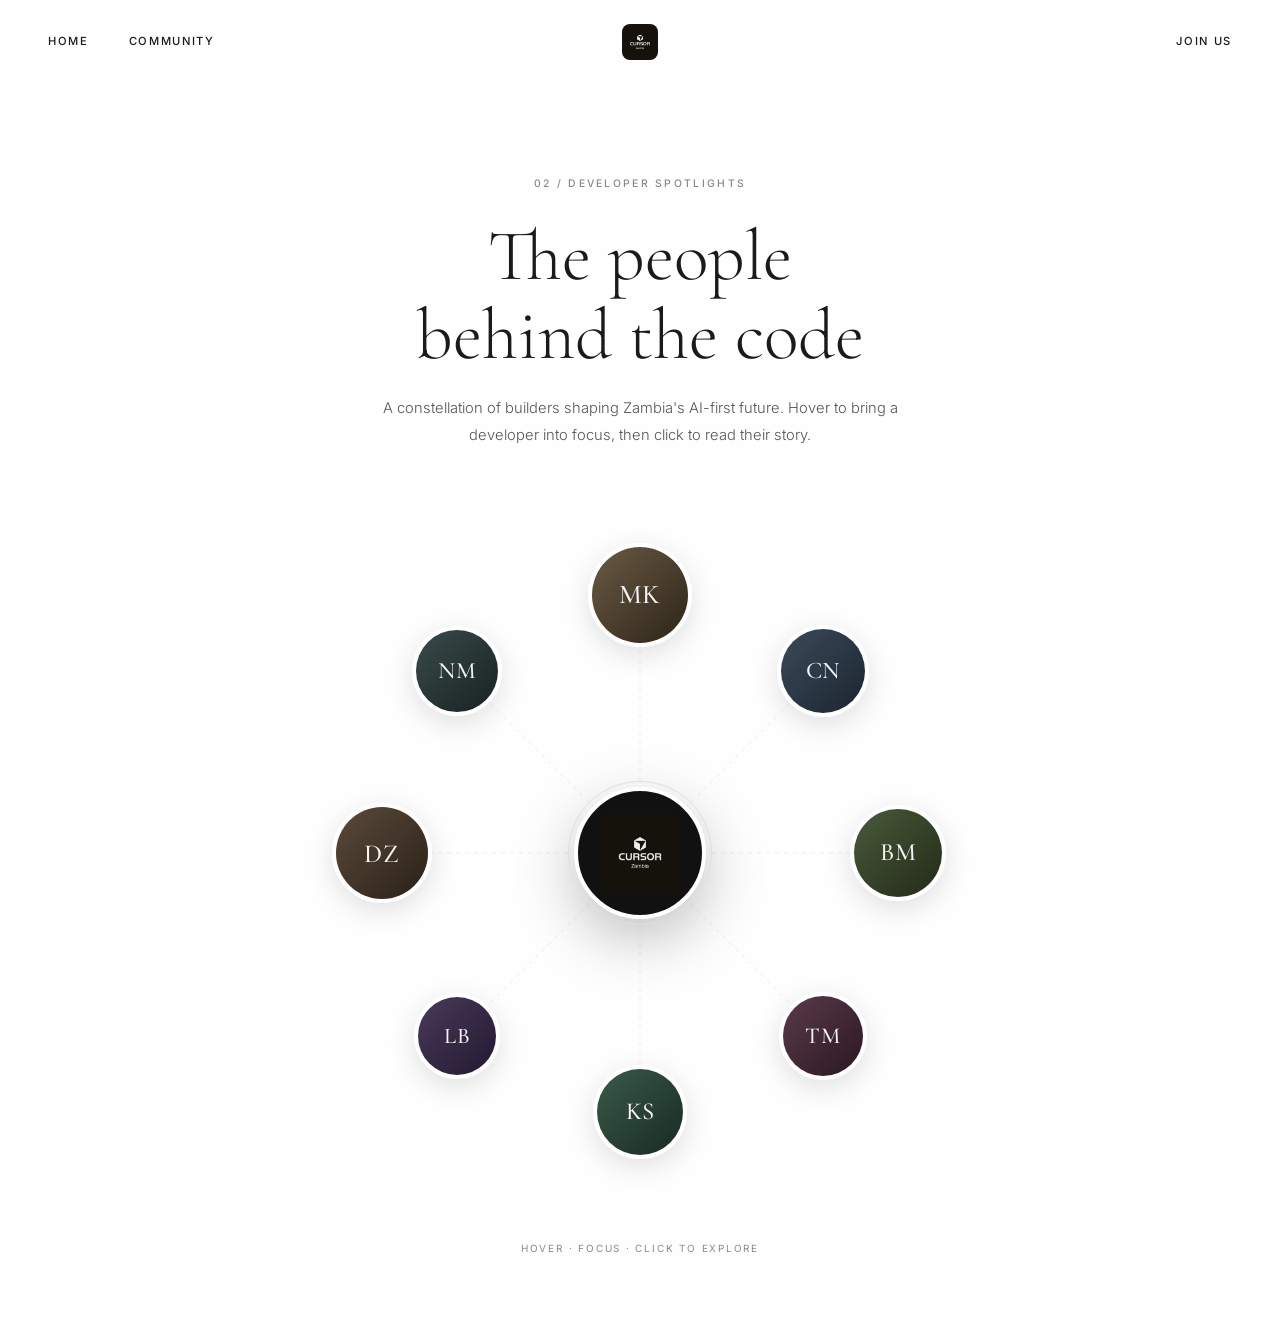
==== commit c9f2fb9b: "Replace text logo with image logo in navigation Co-authored-by: Cursor <cursoragent@cursor.com>" ====
--- a/developers.html
+++ b/developers.html
@@ -314,8 +314,7 @@
       <a href="index.html#community" class="nav-link">COMMUNITY</a>
     </div>
     <a href="index.html" class="nav-logo">
-      <span class="logo-text">CURSOR</span>
-      <span class="logo-sub">ZAMBIA</span>
+      <img src="assets/logo.png" alt="Cursor Zambia" class="nav-logo-img">
     </a>
     <div class="nav-right">
       <a href="https://chat.whatsapp.com/I1UkLFpUMJj791DA07cmBk" target="_blank" rel="noopener noreferrer" class="nav-link">JOIN US</a>
--- a/styles.css
+++ b/styles.css
@@ -1,5 +1,5 @@
 /* =========================================
-   CURSOR ZAMBIA  Gallery-Inspired Styles
+   CURSOR ZAMBIA  Premium Gallery Design
    ========================================= */
 
 *,
@@ -11,15 +11,18 @@
 }
 
 :root {
-  --color-bg: #f5f2ed;
-  --color-bg-warm: #ece8e1;
-  --color-bg-dark: #1a1a1a;
-  --color-text: #2c2c2c;
-  --color-text-light: #6b6560;
-  --color-text-muted: #9b9590;
+  --color-bg: #fefefe;
+  --color-bg-warm: #f8f7f5;
+  --color-bg-dark: #0a0a0a;
+  --color-bg-darker: #050505;
+  --color-text: #1a1a1a;
+  --color-text-light: #555555;
+  --color-text-muted: #888888;
   --color-accent: #1a1a1a;
-  --color-border: #d4cfc8;
-  --color-white: #faf8f5;
+  --color-accent-glow: rgba(255, 255, 255, 0.1);
+  --color-border: #e0e0e0;
+  --color-border-light: rgba(255, 255, 255, 0.08);
+  --color-white: #ffffff;
 
   --font-serif: 'Cormorant Garamond', 'Georgia', serif;
   --font-sans: 'Inter', -apple-system, sans-serif;
@@ -30,6 +33,10 @@
   --space-lg: 4rem;
   --space-xl: 8rem;
   --space-2xl: 12rem;
+
+  --ease-out-expo: cubic-bezier(0.16, 1, 0.3, 1);
+  --ease-out-quart: cubic-bezier(0.25, 1, 0.5, 1);
+  --ease-in-out-quart: cubic-bezier(0.76, 0, 0.24, 1);
 }
 
 html {
@@ -71,15 +78,40 @@
   grid-template-columns: 1fr auto 1fr;
   align-items: center;
   padding: 1.5rem 3rem;
-  background: rgba(245, 242, 237, 0.9);
+  background: transparent;
+  transition: all 0.5s var(--ease-out-expo);
+}
+
+.nav--dark {
+  background: transparent;
+}
+
+.nav--dark .nav-link,
+.nav--dark .logo-text,
+.nav--dark .logo-sub {
+  color: rgba(255, 255, 255, 0.9);
+}
+
+.nav--dark .nav-link::after {
+  background: rgba(255, 255, 255, 0.9);
+}
+
+.nav.scrolled {
+  background: rgba(255, 255, 255, 0.95);
   backdrop-filter: blur(20px);
   -webkit-backdrop-filter: blur(20px);
-  border-bottom: 1px solid transparent;
-  transition: border-color 0.4s ease, background 0.4s ease;
-}
-
-.nav.scrolled {
-  border-bottom-color: var(--color-border);
+  border-bottom: 1px solid var(--color-border);
+  padding: 1rem 3rem;
+}
+
+.nav.scrolled .nav-link,
+.nav.scrolled .logo-text,
+.nav.scrolled .logo-sub {
+  color: var(--color-text);
+}
+
+.nav.scrolled .nav-link::after {
+  background: var(--color-text);
 }
 
 .nav-left,
@@ -98,7 +130,7 @@
   font-weight: 500;
   letter-spacing: 0.15em;
   color: var(--color-text);
-  transition: color 0.3s ease;
+  transition: all 0.4s var(--ease-out-expo);
   position: relative;
 }
 
@@ -110,7 +142,7 @@
   width: 0;
   height: 1px;
   background: var(--color-text);
-  transition: width 0.3s ease;
+  transition: width 0.4s var(--ease-out-expo);
 }
 
 .nav-link:hover::after {
@@ -119,81 +151,230 @@
 
 .nav-logo {
   display: flex;
-  flex-direction: column;
   align-items: center;
   justify-self: center;
-  line-height: 1;
-}
-
-.logo-text {
-  font-family: var(--font-sans);
-  font-size: 1.1rem;
-  font-weight: 500;
-  letter-spacing: 0.3em;
-  color: var(--color-accent);
-}
-
-.logo-sub {
-  font-family: var(--font-serif);
-  font-size: 0.85rem;
-  font-weight: 300;
-  letter-spacing: 0.2em;
-  color: var(--color-text-light);
-  margin-top: 2px;
+}
+
+.nav-logo-img {
+  height: 36px;
+  width: auto;
+  border-radius: 8px;
+  transition: all 0.4s var(--ease-out-expo);
+}
+
+.nav-logo-img:hover {
+  transform: scale(1.05);
+}
+
+.nav--dark .nav-logo-img {
+  filter: brightness(0) invert(1);
+}
+
+.nav.scrolled .nav-logo-img {
+  filter: none;
 }
 
 /* =========================================
-   HERO
+   HERO - Premium Dark Design
    ========================================= */
 
 .hero {
+  position: relative;
   min-height: 100vh;
   display: flex;
   align-items: center;
   justify-content: center;
   text-align: center;
-  padding: var(--space-xl) var(--space-md);
-  position: relative;
   overflow: hidden;
-}
-
-.hero::before {
+  background: var(--color-bg-darker);
+}
+
+.hero-background {
+  position: absolute;
+  inset: 0;
+  z-index: 0;
+}
+
+.hero-background img {
+  width: 100%;
+  height: 100%;
+  object-fit: cover;
+  object-position: center bottom;
+  opacity: 0;
+  transform: scale(1.1);
+  animation: heroImageReveal 2s var(--ease-out-expo) 0.2s forwards;
+}
+
+@keyframes heroImageReveal {
+  to {
+    opacity: 0.7;
+    transform: scale(1);
+  }
+}
+
+.hero-overlay {
+  position: absolute;
+  inset: 0;
+  background: 
+    linear-gradient(180deg, 
+      rgba(0, 0, 0, 0.7) 0%, 
+      rgba(0, 0, 0, 0.3) 40%,
+      rgba(0, 0, 0, 0.5) 70%,
+      rgba(0, 0, 0, 0.85) 100%
+    );
+  z-index: 1;
+}
+
+.hero-grain {
+  position: absolute;
+  inset: 0;
+  background-image: url("data:image/svg+xml,%3Csvg viewBox='0 0 400 400' xmlns='http://www.w3.org/2000/svg'%3E%3Cfilter id='noiseFilter'%3E%3CfeTurbulence type='fractalNoise' baseFrequency='0.8' numOctaves='4' stitchTiles='stitch'/%3E%3C/filter%3E%3Crect width='100%25' height='100%25' filter='url(%23noiseFilter)'/%3E%3C/svg%3E");
+  opacity: 0.03;
+  z-index: 2;
+  pointer-events: none;
+}
+
+.hero-inner {
+  position: relative;
+  z-index: 3;
+  max-width: 900px;
+  padding: 0 var(--space-md);
+}
+
+.hero-badge {
+  display: inline-flex;
+  align-items: center;
+  gap: 0.75rem;
+  padding: 0.6rem 1.2rem;
+  background: rgba(255, 255, 255, 0.05);
+  border: 1px solid rgba(255, 255, 255, 0.1);
+  border-radius: 100px;
+  margin-bottom: var(--space-lg);
+  opacity: 0;
+  transform: translateY(20px);
+  animation: fadeUp 0.8s var(--ease-out-expo) 0.4s forwards;
+  backdrop-filter: blur(10px);
+  -webkit-backdrop-filter: blur(10px);
+}
+
+.hero-badge-dot {
+  width: 6px;
+  height: 6px;
+  background: #22c55e;
+  border-radius: 50%;
+  animation: pulse 2s ease-in-out infinite;
+}
+
+@keyframes pulse {
+  0%, 100% { opacity: 1; transform: scale(1); }
+  50% { opacity: 0.5; transform: scale(1.2); }
+}
+
+.hero-badge-text {
+  font-size: 0.65rem;
+  font-weight: 500;
+  letter-spacing: 0.15em;
+  color: rgba(255, 255, 255, 0.7);
+  text-transform: uppercase;
+}
+
+.hero-title {
+  font-family: var(--font-serif);
+  font-size: clamp(2.8rem, 6vw, 5.5rem);
+  font-weight: 300;
+  line-height: 1.1;
+  color: var(--color-white);
+  margin-bottom: var(--space-md);
+  opacity: 0;
+  transform: translateY(40px);
+  animation: fadeUp 1s var(--ease-out-expo) 0.6s forwards;
+}
+
+.hero-title span {
+  display: block;
+}
+
+.hero-title .highlight {
+  background: linear-gradient(90deg, #ffffff 0%, rgba(255, 255, 255, 0.6) 100%);
+  -webkit-background-clip: text;
+  background-clip: text;
+  -webkit-text-fill-color: transparent;
+}
+
+.hero-desc {
+  font-family: var(--font-sans);
+  font-size: 1rem;
+  font-weight: 300;
+  line-height: 1.9;
+  color: rgba(255, 255, 255, 0.6);
+  max-width: 540px;
+  margin: 0 auto var(--space-lg);
+  opacity: 0;
+  transform: translateY(30px);
+  animation: fadeUp 1s var(--ease-out-expo) 0.8s forwards;
+}
+
+.hero-actions {
+  display: flex;
+  gap: 1rem;
+  justify-content: center;
+  flex-wrap: wrap;
+  opacity: 0;
+  transform: translateY(30px);
+  animation: fadeUp 1s var(--ease-out-expo) 1s forwards;
+}
+
+.hero-btn {
+  display: inline-flex;
+  align-items: center;
+  gap: 0.5rem;
+  padding: 1rem 2rem;
+  font-size: 0.72rem;
+  font-weight: 500;
+  letter-spacing: 0.12em;
+  text-transform: uppercase;
+  border-radius: 4px;
+  transition: all 0.4s var(--ease-out-expo);
+  position: relative;
+  overflow: hidden;
+}
+
+.hero-btn::before {
   content: '';
   position: absolute;
   inset: 0;
-  background:
-    radial-gradient(ellipse 60% 50% at 50% 0%, rgba(255, 255, 255, 0.7), transparent 70%),
-    radial-gradient(ellipse 80% 60% at 50% 110%, rgba(212, 207, 200, 0.45), transparent 70%);
-  pointer-events: none;
-}
-
-.hero-inner {
-  max-width: 820px;
-  position: relative;
-  z-index: 1;
-}
-
-.hero-logo-mark {
-  margin-bottom: var(--space-lg);
-  opacity: 0;
-  transform: translateY(30px);
-  animation: fadeUp 1s ease 0.3s forwards;
-}
-
-.hero-logo-img {
-  width: 120px;
-  height: 120px;
-  margin: 0 auto;
-  border-radius: 24px;
-  box-shadow: 0 24px 70px rgba(0, 0, 0, 0.18);
-  transition: transform 0.5s cubic-bezier(0.25, 0.46, 0.45, 0.94);
-}
-
-.hero-logo-img:hover {
-  transform: translateY(-6px) scale(1.03);
-}
-
-.hero-scroll-cue {
+  background: linear-gradient(180deg, rgba(255,255,255,0.1) 0%, transparent 100%);
+  opacity: 0;
+  transition: opacity 0.4s var(--ease-out-expo);
+}
+
+.hero-btn:hover::before {
+  opacity: 1;
+}
+
+.hero-btn--primary {
+  background: var(--color-white);
+  color: var(--color-bg-dark);
+}
+
+.hero-btn--primary:hover {
+  transform: translateY(-2px);
+  box-shadow: 0 20px 40px rgba(0, 0, 0, 0.3);
+}
+
+.hero-btn--secondary {
+  background: rgba(255, 255, 255, 0.08);
+  color: var(--color-white);
+  border: 1px solid rgba(255, 255, 255, 0.15);
+}
+
+.hero-btn--secondary:hover {
+  background: rgba(255, 255, 255, 0.12);
+  border-color: rgba(255, 255, 255, 0.25);
+  transform: translateY(-2px);
+}
+
+.hero-scroll {
   position: absolute;
   bottom: 2.5rem;
   left: 50%;
@@ -201,73 +382,41 @@
   display: flex;
   flex-direction: column;
   align-items: center;
-  gap: 0.6rem;
-  opacity: 0;
-  animation: fadeUp 1s ease 1.4s forwards;
-  z-index: 1;
-}
-
-.hero-scroll-cue span {
-  font-size: 0.58rem;
+  gap: 0.8rem;
+  z-index: 3;
+  opacity: 0;
+  animation: fadeUp 1s var(--ease-out-expo) 1.4s forwards;
+}
+
+.hero-scroll-text {
+  font-size: 0.6rem;
   letter-spacing: 0.25em;
   text-transform: uppercase;
-  color: var(--color-text-muted);
-}
-
-.hero-scroll-cue .scroll-track {
+  color: rgba(255, 255, 255, 0.4);
+}
+
+.hero-scroll-line {
   width: 1px;
-  height: 42px;
-  background: var(--color-border);
+  height: 50px;
+  background: rgba(255, 255, 255, 0.15);
   position: relative;
   overflow: hidden;
 }
 
-.hero-scroll-cue .scroll-track::after {
+.hero-scroll-line::after {
   content: '';
   position: absolute;
   top: 0;
   left: 0;
   width: 100%;
-  height: 50%;
-  background: var(--color-text);
-  animation: scrollPulse 2s ease-in-out infinite;
-}
-
-@keyframes scrollPulse {
+  height: 30%;
+  background: rgba(255, 255, 255, 0.6);
+  animation: scrollLine 2s var(--ease-out-quart) infinite;
+}
+
+@keyframes scrollLine {
   0% { transform: translateY(-100%); }
-  100% { transform: translateY(200%); }
-}
-
-.hero-text {
-  opacity: 0;
-  transform: translateY(30px);
-  animation: fadeUp 1s ease 0.6s forwards;
-}
-
-.hero-room {
-  font-family: var(--font-sans);
-  font-size: 0.7rem;
-  font-weight: 500;
-  letter-spacing: 0.2em;
-  color: var(--color-text-muted);
-  margin-bottom: var(--space-md);
-}
-
-.hero-title {
-  font-family: var(--font-serif);
-  font-size: clamp(2.5rem, 5vw, 4.5rem);
-  font-weight: 300;
-  line-height: 1.15;
-  color: var(--color-text);
-  margin-bottom: var(--space-md);
-}
-
-.hero-desc {
-  font-family: var(--font-sans);
-  font-size: 0.9rem;
-  font-weight: 300;
-  line-height: 1.8;
-  color: var(--color-text-light);
+  100% { transform: translateY(400%); }
 }
 
 @keyframes fadeUp {
@@ -278,67 +427,6 @@
 }
 
 /* =========================================
-   TABS
-   ========================================= */
-
-.tabs {
-  position: sticky;
-  top: 60px;
-  z-index: 90;
-  background: rgba(245, 242, 237, 0.95);
-  backdrop-filter: blur(20px);
-  -webkit-backdrop-filter: blur(20px);
-  border-bottom: 1px solid var(--color-border);
-}
-
-.tabs-inner {
-  display: flex;
-  justify-content: center;
-  gap: 0;
-  max-width: 600px;
-  margin: 0 auto;
-}
-
-.tab {
-  font-family: var(--font-sans);
-  font-size: 0.7rem;
-  font-weight: 500;
-  letter-spacing: 0.15em;
-  text-transform: uppercase;
-  color: var(--color-text-muted);
-  background: none;
-  border: none;
-  padding: 1.2rem 2rem;
-  cursor: pointer;
-  position: relative;
-  transition: color 0.3s ease;
-}
-
-.tab::after {
-  content: '';
-  position: absolute;
-  bottom: 0;
-  left: 50%;
-  transform: translateX(-50%);
-  width: 0;
-  height: 2px;
-  background: var(--color-accent);
-  transition: width 0.3s ease;
-}
-
-.tab:hover {
-  color: var(--color-text);
-}
-
-.tab.active {
-  color: var(--color-text);
-}
-
-.tab.active::after {
-  width: 30px;
-}
-
-/* =========================================
    SECTION LABEL
    ========================================= */
 
@@ -348,12 +436,27 @@
   gap: 1.5rem;
   padding: 0 3rem;
   margin-bottom: var(--space-lg);
+  opacity: 0;
+  transform: translateY(20px);
+  transition: all 0.8s var(--ease-out-expo);
+}
+
+.section-label.visible {
+  opacity: 1;
+  transform: translateY(0);
 }
 
 .label-line {
   width: 40px;
   height: 1px;
   background: var(--color-border);
+  transform: scaleX(0);
+  transform-origin: left;
+  transition: transform 0.8s var(--ease-out-expo) 0.2s;
+}
+
+.section-label.visible .label-line {
+  transform: scaleX(1);
 }
 
 .label-text {
@@ -370,6 +473,19 @@
 
 .gallery {
   padding: var(--space-xl) 0;
+  background: var(--color-bg-warm);
+  position: relative;
+}
+
+.gallery::before {
+  content: '';
+  position: absolute;
+  top: 0;
+  left: 0;
+  right: 0;
+  height: 200px;
+  background: linear-gradient(180deg, var(--color-bg-darker) 0%, transparent 100%);
+  pointer-events: none;
 }
 
 .gallery-grid {
@@ -378,12 +494,14 @@
   gap: var(--space-lg);
   padding: 0 3rem;
   align-items: start;
+  position: relative;
+  z-index: 1;
 }
 
 .gallery-card {
   opacity: 0;
-  transform: translateY(40px);
-  transition: opacity 0.8s ease, transform 0.8s ease;
+  transform: translateY(60px);
+  transition: all 0.9s var(--ease-out-expo);
 }
 
 .gallery-card.visible {
@@ -393,71 +511,87 @@
 
 .gallery-card--small {
   margin-top: 0;
-  transition-delay: 0.2s;
+  transition-delay: 0.15s;
 }
 
 .gallery-card-img {
   overflow: hidden;
   margin-bottom: var(--space-md);
   position: relative;
+  border-radius: 8px;
+  box-shadow: 0 10px 40px rgba(0, 0, 0, 0.08);
+  transition: all 0.6s var(--ease-out-expo);
+}
+
+.gallery-card:hover .gallery-card-img {
+  box-shadow: 0 30px 80px rgba(0, 0, 0, 0.18);
+  transform: translateY(-8px);
 }
 
 .card-image {
   width: 100%;
   aspect-ratio: 4/3;
   object-fit: cover;
-  transition: transform 0.6s ease;
+  transition: transform 0.8s var(--ease-out-expo);
 }
 
 .gallery-card:hover .card-image {
-  transform: scale(1.03);
-}
-
-.card-image--logo {
-  background: #111;
-  object-fit: contain;
-  padding: 2.5rem;
-}
-
-.card-placeholder {
-  aspect-ratio: 4/3;
-  background: linear-gradient(145deg, #d4cfc8 0%, #b8b0a5 50%, #a09888 100%);
-  display: flex;
-  align-items: center;
-  justify-content: center;
-  color: rgba(255, 255, 255, 0.5);
-  transition: transform 0.6s ease;
-}
-
-.gallery-card:hover .card-placeholder {
-  transform: scale(1.03);
-}
-
-.card-placeholder svg {
-  width: 80px;
-  height: 80px;
-}
-
-.card-placeholder--alt {
-  aspect-ratio: 4/3;
-  width: 100%;
-  background: linear-gradient(145deg, #1e1e1e 0%, #111 100%);
-  display: flex;
-  align-items: center;
-  justify-content: center;
-  transition: transform 0.6s ease;
-}
-
-.gallery-card:hover .card-placeholder--alt {
-  transform: scale(1.03);
-}
-
-.card-placeholder--alt img {
-  width: 130px;
-  height: 130px;
-  object-fit: contain;
-  opacity: 0.85;
-  border-radius: 18px;
+  transform: scale(1.05);
+}
+
+.gallery-card-img::after {
+  content: '';
+  position: absolute;
+  inset: 0;
+  background: linear-gradient(to top, rgba(0, 0, 0, 0.4) 0%, transparent 50%);
+  opacity: 0;
+  transition: opacity 0.5s var(--ease-out-expo);
+  pointer-events: none;
+  border-radius: 8px;
+}
+
+.gallery-card:hover .gallery-card-img::after {
+  opacity: 1;
+}
+
+.gallery-card-info {
+  padding: 0 0.5rem;
+}
+
+.card-room {
+  font-family: var(--font-sans);
+  font-size: 0.65rem;
+  font-weight: 500;
+  letter-spacing: 0.15em;
+  color: var(--color-text-muted);
+  margin-bottom: 0.5rem;
+  transition: color 0.4s var(--ease-out-expo);
+}
+
+.gallery-card:hover .card-room {
+  color: var(--color-text);
+}
+
+.card-title {
+  font-family: var(--font-serif);
+  font-size: 1.6rem;
+  font-weight: 400;
+  font-style: italic;
+  line-height: 1.3;
+  margin-bottom: 0.5rem;
+  transition: transform 0.4s var(--ease-out-expo);
+}
+
+.gallery-card:hover .card-title {
+  transform: translateX(4px);
+}
+
+.card-meta {
+  font-family: var(--font-sans);
+  font-size: 0.8rem;
+  font-weight: 300;
+  color: var(--color-text-light);
+  line-height: 1.6;
 }
 
 .gallery-card {
@@ -474,7 +608,7 @@
   justify-content: center;
   opacity: 0;
   pointer-events: none;
-  transition: opacity 0.4s ease;
+  transition: opacity 0.5s var(--ease-out-expo);
 }
 
 .event-overlay.active {
@@ -485,9 +619,9 @@
 .event-backdrop {
   position: absolute;
   inset: 0;
-  background: rgba(26, 26, 26, 0.65);
-  backdrop-filter: blur(12px);
-  -webkit-backdrop-filter: blur(12px);
+  background: rgba(10, 10, 10, 0.8);
+  backdrop-filter: blur(16px);
+  -webkit-backdrop-filter: blur(16px);
 }
 
 .event-card {
@@ -498,8 +632,10 @@
   display: grid;
   grid-template-columns: 1fr 1fr;
   overflow: hidden;
-  transform: translateY(30px) scale(0.97);
-  transition: transform 0.4s cubic-bezier(0.25, 0.46, 0.45, 0.94);
+  border-radius: 12px;
+  transform: translateY(40px) scale(0.95);
+  transition: transform 0.5s var(--ease-out-expo);
+  box-shadow: 0 50px 100px rgba(0, 0, 0, 0.3);
 }
 
 .event-overlay.active .event-card {
@@ -550,19 +686,21 @@
   border: none;
   color: white;
   font-size: 1.1rem;
-  width: 32px;
-  height: 32px;
+  width: 36px;
+  height: 36px;
   display: flex;
   align-items: center;
   justify-content: center;
   cursor: pointer;
   border-radius: 50%;
-  transition: background 0.3s ease;
+  transition: all 0.3s var(--ease-out-expo);
   z-index: 2;
+  backdrop-filter: blur(10px);
 }
 
 .event-card-close:hover {
   background: rgba(255,255,255,0.3);
+  transform: rotate(90deg);
 }
 
 .event-label {
@@ -613,7 +751,7 @@
 
 .event-cta {
   display: inline-flex;
-  padding: 0.85rem 1.8rem;
+  padding: 0.9rem 2rem;
   background: var(--color-accent);
   color: var(--color-white);
   font-size: 0.65rem;
@@ -621,51 +759,15 @@
   letter-spacing: 0.15em;
   text-transform: uppercase;
   text-decoration: none;
-  transition: background 0.3s ease;
+  border-radius: 4px;
+  transition: all 0.4s var(--ease-out-expo);
   align-self: flex-start;
 }
 
-.event-cta:hover { background: #333; }
-
-@media (max-width: 600px) {
-  .event-card {
-    grid-template-columns: 1fr;
-  }
-  .event-card-logo {
-    min-height: 180px;
-  }
-  .event-card-img {
-    min-height: 180px;
-  }
-  .event-card-body {
-    padding: 1.5rem;
-  }
-}
-
-.card-room {
-  font-family: var(--font-sans);
-  font-size: 0.65rem;
-  font-weight: 500;
-  letter-spacing: 0.15em;
-  color: var(--color-text-muted);
-  margin-bottom: 0.5rem;
-}
-
-.card-title {
-  font-family: var(--font-serif);
-  font-size: 1.6rem;
-  font-weight: 400;
-  font-style: italic;
-  line-height: 1.3;
-  margin-bottom: 0.5rem;
-}
-
-.card-meta {
-  font-family: var(--font-sans);
-  font-size: 0.8rem;
-  font-weight: 300;
-  color: var(--color-text-light);
-  line-height: 1.6;
+.event-cta:hover { 
+  background: #333;
+  transform: translateY(-2px);
+  box-shadow: 0 10px 25px rgba(0, 0, 0, 0.15);
 }
 
 /* =========================================
@@ -675,6 +777,7 @@
 .showcase {
   padding: var(--space-xl) 0;
   background: var(--color-white);
+  position: relative;
 }
 
 .showcase-grid {
@@ -691,8 +794,23 @@
   border: 1px solid var(--color-border);
   margin: -0.5px;
   opacity: 0;
-  transform: translateY(30px);
-  transition: opacity 0.8s ease, transform 0.8s ease, background 0.4s ease;
+  transform: translateY(40px);
+  transition: all 0.8s var(--ease-out-expo);
+  position: relative;
+  overflow: hidden;
+}
+
+.showcase-item::before {
+  content: '';
+  position: absolute;
+  inset: 0;
+  background: linear-gradient(135deg, transparent 0%, rgba(0,0,0,0.02) 100%);
+  opacity: 0;
+  transition: opacity 0.5s var(--ease-out-expo);
+}
+
+.showcase-item:hover::before {
+  opacity: 1;
 }
 
 .showcase-item.visible {
@@ -700,8 +818,13 @@
   transform: translateY(0);
 }
 
+.showcase-item:nth-child(1) { transition-delay: 0s; }
+.showcase-item:nth-child(2) { transition-delay: 0.1s; }
+.showcase-item:nth-child(3) { transition-delay: 0.2s; }
+.showcase-item:nth-child(4) { transition-delay: 0.3s; }
+
 .showcase-item:hover {
-  background: var(--color-bg);
+  background: var(--color-bg-warm);
 }
 
 .showcase-number {
@@ -711,6 +834,16 @@
   color: var(--color-border);
   line-height: 1;
   flex-shrink: 0;
+  transition: all 0.5s var(--ease-out-expo);
+}
+
+.showcase-item:hover .showcase-number {
+  color: var(--color-text-muted);
+  transform: translateY(-4px);
+}
+
+.showcase-content {
+  flex: 1;
 }
 
 .showcase-title {
@@ -719,6 +852,11 @@
   font-weight: 400;
   margin-bottom: 0.75rem;
   line-height: 1.3;
+  transition: transform 0.4s var(--ease-out-expo);
+}
+
+.showcase-item:hover .showcase-title {
+  transform: translateX(4px);
 }
 
 .showcase-desc {
@@ -740,12 +878,12 @@
   align-self: center;
   margin-left: auto;
   flex-shrink: 0;
-  transition: color 0.3s ease, transform 0.3s ease;
+  transition: all 0.4s var(--ease-out-expo);
 }
 
 .showcase-item:hover .showcase-arrow {
   color: var(--color-text);
-  transform: translateX(5px);
+  transform: translateX(8px);
 }
 
 /* =========================================
@@ -756,22 +894,38 @@
   padding: var(--space-xl) 3rem;
   background: var(--color-bg-dark);
   color: var(--color-white);
+  position: relative;
+  overflow: hidden;
+}
+
+.stats::before {
+  content: '';
+  position: absolute;
+  top: 0;
+  left: 50%;
+  transform: translateX(-50%);
+  width: 1200px;
+  height: 1200px;
+  background: radial-gradient(circle, rgba(255,255,255,0.02) 0%, transparent 70%);
+  pointer-events: none;
 }
 
 .stats-inner {
   display: flex;
   align-items: center;
   justify-content: center;
-  gap: 4rem;
-  max-width: 900px;
+  gap: 5rem;
+  max-width: 1000px;
   margin: 0 auto;
+  position: relative;
+  z-index: 1;
 }
 
 .stat {
   text-align: center;
   opacity: 0;
-  transform: translateY(20px);
-  transition: opacity 0.8s ease, transform 0.8s ease;
+  transform: translateY(30px);
+  transition: all 0.8s var(--ease-out-expo);
 }
 
 .stat.visible {
@@ -779,26 +933,35 @@
   transform: translateY(0);
 }
 
+.stat:nth-child(1) { transition-delay: 0s; }
+.stat:nth-child(3) { transition-delay: 0.1s; }
+.stat:nth-child(5) { transition-delay: 0.2s; }
+.stat:nth-child(7) { transition-delay: 0.3s; }
+
 .stat-number {
   font-family: var(--font-serif);
-  font-size: clamp(2.5rem, 4vw, 4rem);
+  font-size: clamp(2.5rem, 4vw, 4.5rem);
   font-weight: 300;
   display: block;
   line-height: 1;
   margin-bottom: 0.5rem;
+  background: linear-gradient(180deg, #ffffff 0%, rgba(255,255,255,0.5) 100%);
+  -webkit-background-clip: text;
+  background-clip: text;
+  -webkit-text-fill-color: transparent;
 }
 
 .stat-label {
   font-size: 0.65rem;
   letter-spacing: 0.15em;
   text-transform: uppercase;
-  opacity: 0.6;
+  opacity: 0.5;
 }
 
 .stat-divider {
   width: 1px;
-  height: 50px;
-  background: rgba(255, 255, 255, 0.15);
+  height: 60px;
+  background: linear-gradient(180deg, transparent 0%, rgba(255, 255, 255, 0.15) 50%, transparent 100%);
 }
 
 /* =========================================
@@ -807,6 +970,7 @@
 
 .about {
   padding: var(--space-2xl) 3rem;
+  position: relative;
 }
 
 .about-inner {
@@ -821,8 +985,8 @@
 .about-left,
 .about-right {
   opacity: 0;
-  transform: translateY(40px);
-  transition: opacity 0.8s ease, transform 0.8s ease;
+  transform: translateY(50px);
+  transition: all 0.9s var(--ease-out-expo);
 }
 
 .about-left.visible,
@@ -832,7 +996,7 @@
 }
 
 .about-right {
-  transition-delay: 0.2s;
+  transition-delay: 0.15s;
 }
 
 .about-label {
@@ -851,7 +1015,7 @@
 }
 
 .about-text {
-  font-size: 0.9rem;
+  font-size: 0.95rem;
   font-weight: 300;
   line-height: 1.9;
   color: var(--color-text-light);
@@ -867,8 +1031,20 @@
   color: var(--color-text);
   border-bottom: 1px solid var(--color-text);
   padding-bottom: 4px;
-  transition: color 0.3s ease, border-color 0.3s ease;
+  transition: all 0.4s var(--ease-out-expo);
   margin-top: var(--space-sm);
+  position: relative;
+}
+
+.about-cta::after {
+  content: '→';
+  margin-left: 0.5rem;
+  transition: transform 0.4s var(--ease-out-expo);
+  display: inline-block;
+}
+
+.about-cta:hover::after {
+  transform: translateX(4px);
 }
 
 .about-cta:hover {
@@ -883,15 +1059,31 @@
 .join {
   padding: var(--space-2xl) 3rem;
   text-align: center;
-  background: var(--color-white);
+  background: linear-gradient(180deg, var(--color-white) 0%, var(--color-bg-warm) 100%);
+  position: relative;
+  overflow: hidden;
+}
+
+.join::before {
+  content: '';
+  position: absolute;
+  top: 50%;
+  left: 50%;
+  transform: translate(-50%, -50%);
+  width: 800px;
+  height: 800px;
+  background: radial-gradient(circle, rgba(0,0,0,0.02) 0%, transparent 70%);
+  pointer-events: none;
 }
 
 .join-inner {
   max-width: 600px;
   margin: 0 auto;
   opacity: 0;
-  transform: translateY(40px);
-  transition: opacity 0.8s ease, transform 0.8s ease;
+  transform: translateY(50px);
+  transition: all 0.9s var(--ease-out-expo);
+  position: relative;
+  z-index: 1;
 }
 
 .join-inner.visible {
@@ -916,7 +1108,7 @@
 }
 
 .join-desc {
-  font-size: 0.9rem;
+  font-size: 0.95rem;
   font-weight: 300;
   line-height: 1.9;
   color: var(--color-text-light);
@@ -940,9 +1132,25 @@
   font-weight: 500;
   letter-spacing: 0.15em;
   text-transform: uppercase;
-  transition: all 0.3s ease;
+  transition: all 0.4s var(--ease-out-expo);
   cursor: pointer;
   border: none;
+  border-radius: 4px;
+  position: relative;
+  overflow: hidden;
+}
+
+.btn::before {
+  content: '';
+  position: absolute;
+  inset: 0;
+  background: linear-gradient(180deg, rgba(255,255,255,0.15) 0%, transparent 100%);
+  opacity: 0;
+  transition: opacity 0.4s var(--ease-out-expo);
+}
+
+.btn:hover::before {
+  opacity: 1;
 }
 
 .btn-primary {
@@ -952,6 +1160,8 @@
 
 .btn-primary:hover {
   background: #333;
+  transform: translateY(-2px);
+  box-shadow: 0 15px 35px rgba(0, 0, 0, 0.15);
 }
 
 .btn-outline {
@@ -962,6 +1172,7 @@
 
 .btn-outline:hover {
   border-color: var(--color-text);
+  transform: translateY(-2px);
 }
 
 /* =========================================
@@ -971,6 +1182,7 @@
 .footer {
   padding: var(--space-lg) 3rem;
   border-top: 1px solid var(--color-border);
+  background: var(--color-bg);
 }
 
 .footer-inner {
@@ -1001,13 +1213,29 @@
   font-size: 0.7rem;
   letter-spacing: 0.1em;
   color: var(--color-text-light);
-  transition: color 0.3s ease;
+  transition: all 0.4s var(--ease-out-expo);
+  position: relative;
+}
+
+.footer-links a::after {
+  content: '';
+  position: absolute;
+  bottom: -2px;
+  left: 0;
+  width: 0;
+  height: 1px;
+  background: var(--color-text);
+  transition: width 0.4s var(--ease-out-expo);
 }
 
 .footer-links a:hover {
   color: var(--color-text);
 }
 
+.footer-links a:hover::after {
+  width: 100%;
+}
+
 .footer-social {
   display: flex;
   gap: 1.5rem;
@@ -1015,15 +1243,16 @@
 
 .footer-social a {
   color: var(--color-text-light);
-  transition: color 0.3s ease;
+  transition: all 0.4s var(--ease-out-expo);
 }
 
 .footer-social a:hover {
   color: var(--color-text);
+  transform: translateY(-2px);
 }
 
 /* =========================================
-   MOBILE NAV (hamburger + drawer)
+   MOBILE NAV
    ========================================= */
 
 .nav-toggle {
@@ -1046,7 +1275,15 @@
   width: 24px;
   height: 1.5px;
   background: var(--color-text);
-  transition: transform 0.35s ease, opacity 0.35s ease;
+  transition: all 0.4s var(--ease-out-expo);
+}
+
+.nav--dark .nav-toggle span {
+  background: rgba(255, 255, 255, 0.9);
+}
+
+.nav.scrolled .nav-toggle span {
+  background: var(--color-text);
 }
 
 .nav-toggle.open span:nth-child(1) { transform: translateY(6.5px) rotate(45deg); }
@@ -1057,7 +1294,7 @@
   position: fixed;
   inset: 0;
   z-index: 110;
-  background: rgba(245, 242, 237, 0.98);
+  background: rgba(255, 255, 255, 0.98);
   backdrop-filter: blur(24px);
   -webkit-backdrop-filter: blur(24px);
   display: flex;
@@ -1067,7 +1304,7 @@
   gap: 2rem;
   opacity: 0;
   pointer-events: none;
-  transition: opacity 0.4s ease;
+  transition: opacity 0.5s var(--ease-out-expo);
 }
 
 .mobile-drawer.open {
@@ -1082,8 +1319,8 @@
   color: var(--color-text);
   letter-spacing: 0.02em;
   opacity: 0;
-  transform: translateY(12px);
-  transition: opacity 0.4s ease, transform 0.4s ease, color 0.3s ease;
+  transform: translateY(20px);
+  transition: all 0.5s var(--ease-out-expo);
 }
 
 .mobile-drawer.open a {
@@ -1091,75 +1328,13 @@
   transform: translateY(0);
 }
 
-.mobile-drawer a:nth-child(1) { transition-delay: 0.08s; }
-.mobile-drawer a:nth-child(2) { transition-delay: 0.14s; }
-.mobile-drawer a:nth-child(3) { transition-delay: 0.20s; }
-.mobile-drawer a:nth-child(4) { transition-delay: 0.26s; }
-.mobile-drawer a:nth-child(5) { transition-delay: 0.32s; }
+.mobile-drawer a:nth-child(1) { transition-delay: 0.1s; }
+.mobile-drawer a:nth-child(2) { transition-delay: 0.15s; }
+.mobile-drawer a:nth-child(3) { transition-delay: 0.2s; }
+.mobile-drawer a:nth-child(4) { transition-delay: 0.25s; }
+.mobile-drawer a:nth-child(5) { transition-delay: 0.3s; }
 
 .mobile-drawer a:hover { color: var(--color-text-light); }
-
-/* =========================================
-   GLOBAL POLISH
-   ========================================= */
-
-.gallery-card-img {
-  box-shadow: 0 8px 30px rgba(0, 0, 0, 0.06);
-  transition: box-shadow 0.5s ease;
-}
-
-.gallery-card:hover .gallery-card-img {
-  box-shadow: 0 24px 60px rgba(0, 0, 0, 0.16);
-}
-
-.gallery-card-img::after {
-  content: '';
-  position: absolute;
-  inset: 0;
-  background: linear-gradient(to top, rgba(0, 0, 0, 0.12), transparent 45%);
-  opacity: 0;
-  transition: opacity 0.5s ease;
-  pointer-events: none;
-}
-
-.gallery-card:hover .gallery-card-img::after {
-  opacity: 1;
-}
-
-.btn,
-.event-cta,
-.about-cta {
-  position: relative;
-}
-
-.btn-primary:hover,
-.event-cta:hover {
-  transform: translateY(-2px);
-  box-shadow: 0 12px 28px rgba(0, 0, 0, 0.18);
-}
-
-.btn-outline:hover {
-  transform: translateY(-2px);
-}
-
-/* Accessible focus states */
-a:focus-visible,
-button:focus-visible,
-.btn:focus-visible {
-  outline: 2px solid var(--color-text);
-  outline-offset: 3px;
-  border-radius: 2px;
-}
-
-/* Section heading shared helper */
-.stats { position: relative; }
-
-.stat-number {
-  background: linear-gradient(180deg, #ffffff 0%, #cfc9c0 100%);
-  -webkit-background-clip: text;
-  background-clip: text;
-  -webkit-text-fill-color: transparent;
-}
 
 /* =========================================
    ANIMATIONS & UTILITIES
@@ -1180,6 +1355,15 @@
   will-change: opacity, transform;
 }
 
+/* Focus states */
+a:focus-visible,
+button:focus-visible,
+.btn:focus-visible {
+  outline: 2px solid var(--color-text);
+  outline-offset: 3px;
+  border-radius: 2px;
+}
+
 /* =========================================
    RESPONSIVE
    ========================================= */
@@ -1201,10 +1385,11 @@
     grid-template-columns: 1fr auto 1fr;
   }
 
-  .nav-left {
-    display: none;
-  }
-
+  .nav.scrolled {
+    padding: 0.8rem 1.5rem;
+  }
+
+  .nav-left,
   .nav-right {
     display: none;
   }
@@ -1217,28 +1402,39 @@
     transform: translateY(-50%);
   }
 
-  .nav-toggle.open span:nth-child(1) { transform: translateY(6.5px) rotate(45deg); }
-  .nav-toggle.open span:nth-child(3) { transform: translateY(-6.5px) rotate(-45deg); }
-
-  .tab {
-    padding: 1rem 1.2rem;
-    font-size: 0.6rem;
-  }
-
-  .hero {
-    padding: var(--space-xl) 1.5rem;
-  }
-
   .hero-title {
-    font-size: 2.2rem;
+    font-size: 2.4rem;
+  }
+
+  .hero-desc {
+    font-size: 0.9rem;
   }
 
   .hero-desc br {
     display: none;
   }
 
+  .hero-actions {
+    flex-direction: column;
+    align-items: center;
+  }
+
+  .hero-btn {
+    width: 100%;
+    max-width: 280px;
+    justify-content: center;
+  }
+
   .section-label {
     padding: 0 1.5rem;
+  }
+
+  .gallery {
+    padding: var(--space-lg) 0;
+  }
+
+  .gallery::before {
+    height: 100px;
   }
 
   .gallery-grid {
@@ -1250,10 +1446,6 @@
     margin-top: 0;
   }
 
-  .timeline {
-    padding: var(--space-lg) 1.5rem var(--space-sm);
-  }
-
   .showcase-grid {
     grid-template-columns: 1fr;
     padding: 0 1.5rem;
@@ -1265,12 +1457,13 @@
 
   .stats-inner {
     flex-direction: column;
-    gap: 2rem;
+    gap: 2.5rem;
   }
 
   .stat-divider {
     width: 40px;
     height: 1px;
+    background: linear-gradient(90deg, transparent 0%, rgba(255, 255, 255, 0.15) 50%, transparent 100%);
   }
 
   .about {
@@ -1289,6 +1482,11 @@
   .join-actions {
     flex-direction: column;
     align-items: center;
+  }
+
+  .join-actions .btn {
+    width: 100%;
+    max-width: 280px;
   }
 
   .footer {
@@ -1304,16 +1502,32 @@
   .footer-links {
     gap: 1.5rem;
   }
+
+  .event-card {
+    grid-template-columns: 1fr;
+  }
+
+  .event-card-logo,
+  .event-card-img {
+    min-height: 200px;
+  }
+
+  .event-card-body {
+    padding: 1.5rem;
+  }
 }
 
 @media (max-width: 480px) {
-  .hero-logo-img {
-    width: 90px;
-    height: 90px;
-  }
-
   .hero-title {
-    font-size: 1.8rem;
+    font-size: 2rem;
+  }
+
+  .hero-badge {
+    padding: 0.5rem 1rem;
+  }
+
+  .hero-badge-text {
+    font-size: 0.6rem;
   }
 
   .card-title {
@@ -1328,8 +1542,65 @@
   .showcase-number {
     font-size: 2rem;
   }
-
-  .timeline-year {
-    font-size: 2.5rem;
-  }
-}
+}
+
+/* =========================================
+   TABS (if needed)
+   ========================================= */
+
+.tabs {
+  position: sticky;
+  top: 60px;
+  z-index: 90;
+  background: rgba(255, 255, 255, 0.95);
+  backdrop-filter: blur(20px);
+  -webkit-backdrop-filter: blur(20px);
+  border-bottom: 1px solid var(--color-border);
+}
+
+.tabs-inner {
+  display: flex;
+  justify-content: center;
+  gap: 0;
+  max-width: 600px;
+  margin: 0 auto;
+}
+
+.tab {
+  font-family: var(--font-sans);
+  font-size: 0.7rem;
+  font-weight: 500;
+  letter-spacing: 0.15em;
+  text-transform: uppercase;
+  color: var(--color-text-muted);
+  background: none;
+  border: none;
+  padding: 1.2rem 2rem;
+  cursor: pointer;
+  position: relative;
+  transition: color 0.4s var(--ease-out-expo);
+}
+
+.tab::after {
+  content: '';
+  position: absolute;
+  bottom: 0;
+  left: 50%;
+  transform: translateX(-50%);
+  width: 0;
+  height: 2px;
+  background: var(--color-accent);
+  transition: width 0.4s var(--ease-out-expo);
+}
+
+.tab:hover {
+  color: var(--color-text);
+}
+
+.tab.active {
+  color: var(--color-text);
+}
+
+.tab.active::after {
+  width: 30px;
+}
